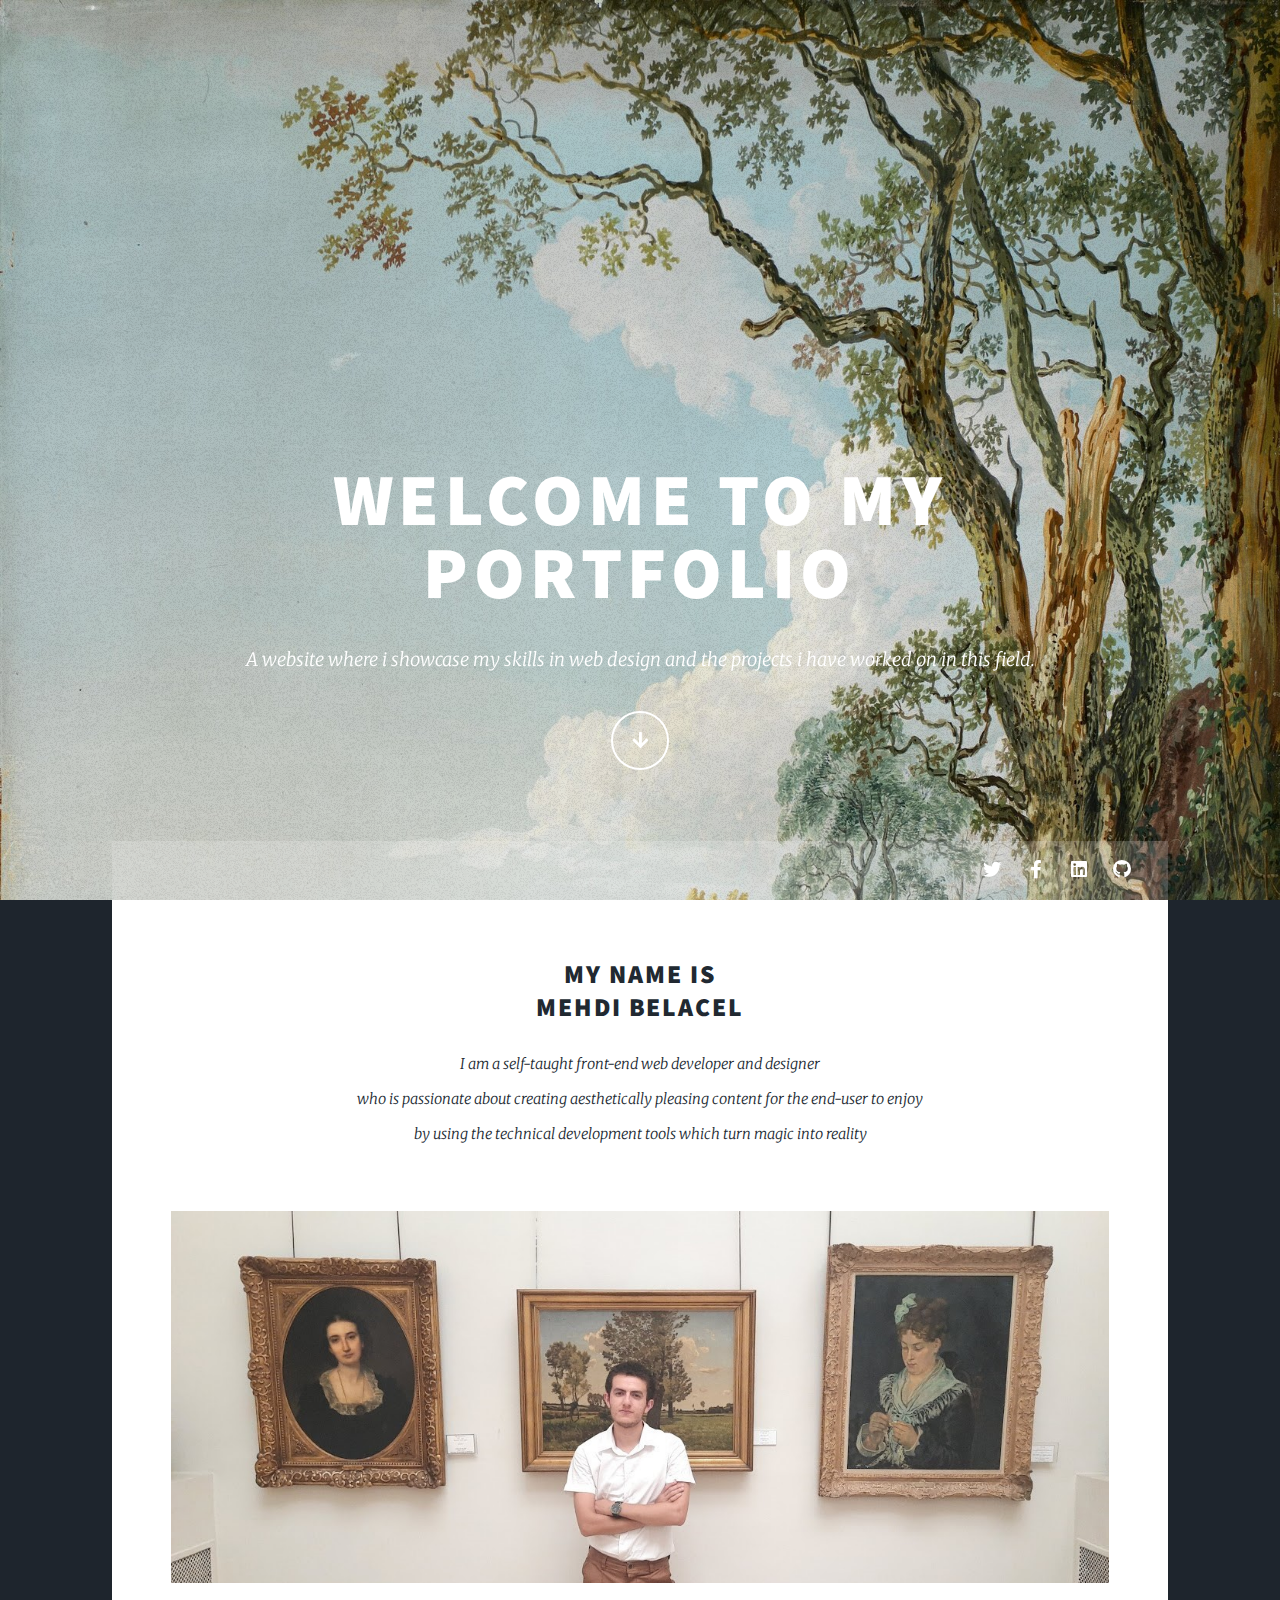
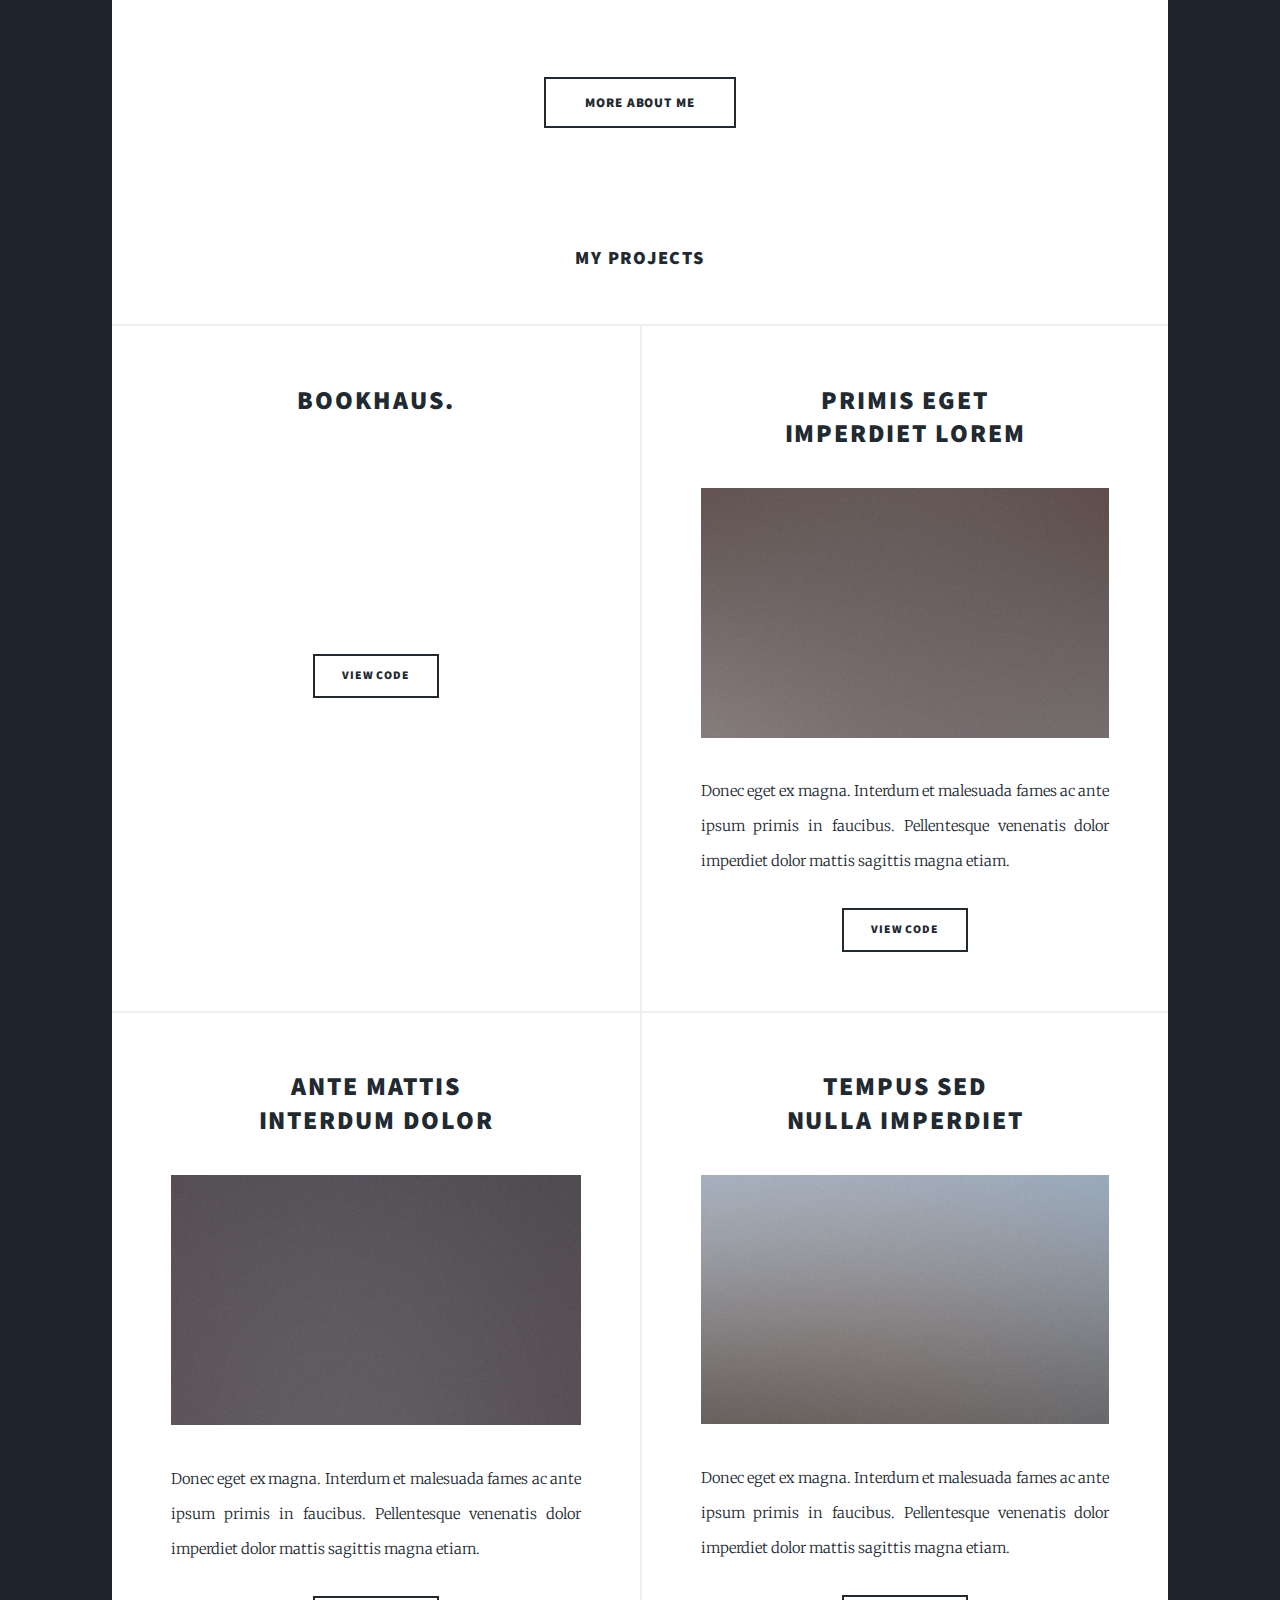
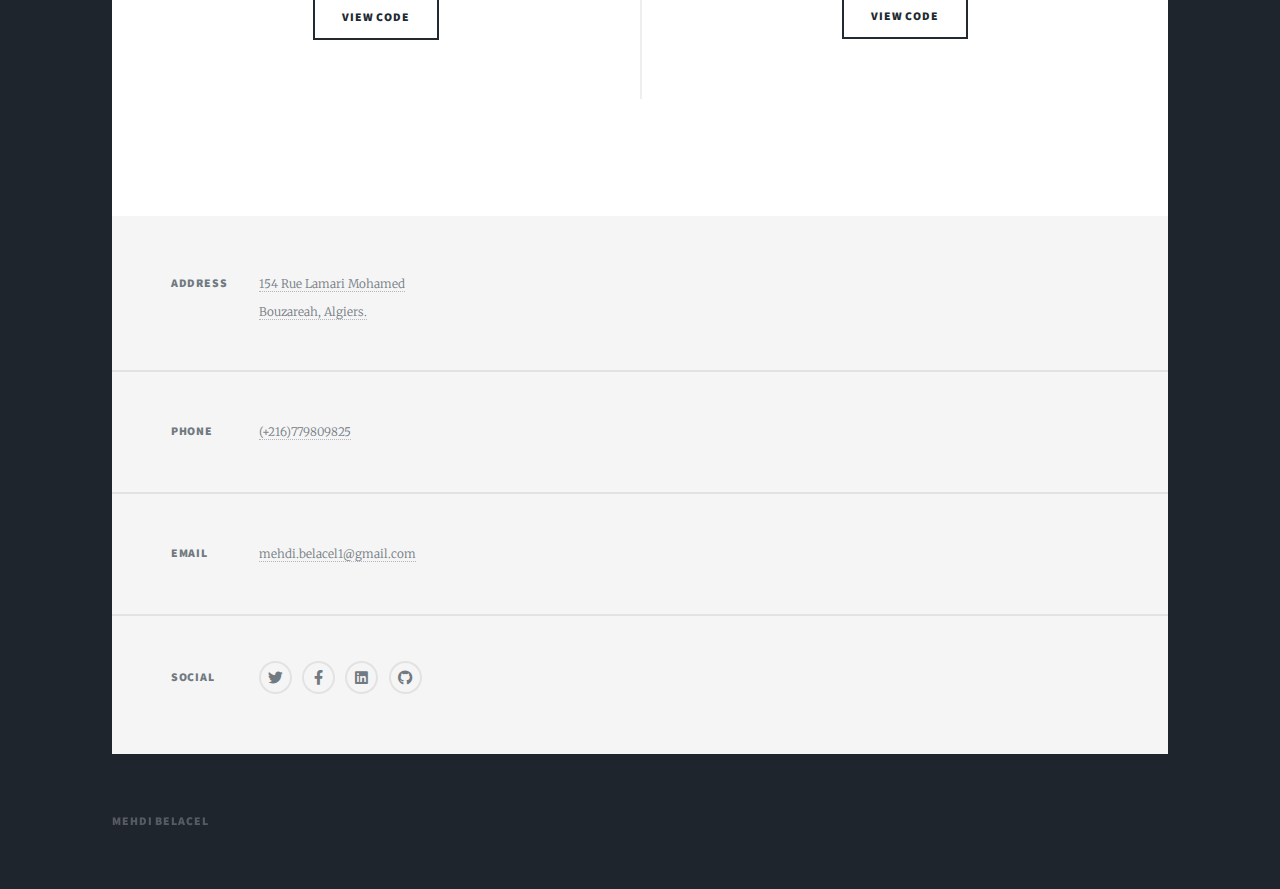
==== index.html @ 79d9fd82 "Add files via upload" ====
<!DOCTYPE HTML>

<html>
	<head>
		<title>Mehdi's Portfolio</title>
		<meta charset="utf-8" />
		<meta name="viewport" content="width=device-width, initial-scale=1, user-scalable=no" />
		<link rel="stylesheet" href="assets/css/main.css" />
		<noscript><link rel="stylesheet" href="assets/css/noscript.css" /></noscript>
	</head>

	<body class="is-preload">

		<!-- Wrapper -->
			<div id="wrapper" class="fade-in">

				<!-- Intro -->
					<div id="intro">
						<h1>Welcome to my<br />Portfolio</h1>
						<p>A website where i showcase my skills in web design and the projects i have worked on in this field.</p>
						<ul class="actions">
							<li><a href="#post_featured" class="button icon solid solo fa-arrow-down scrolly">Continue</a></li>
						</ul>
					</div>

				<!-- Header -->
					<header id="header">
					</header>

				<!-- Nav -->
					<nav id="nav">
						<ul class="links">
						</ul>
						<ul class="icons">
							<li><a href="https://twitter.com/Mehdillogic" class="icon brands fa-twitter"><span class="label">Twitter</span></a></li>
							<li><a href="https://www.facebook.com/belacel.mehdi1/" class="icon brands fa-facebook-f"><span class="label">Facebook</span></a></li>
							<li><a href="https://www.linkedin.com/in/mehdi-belacel-3aa8a319b/" class="icon brands fa-linkedin"><span class="label">Linkedin</span></a></li>
							<li><a href="https://github.com/mehdilogic" class="icon brands fa-github"><span class="label">GitHub</span></a></li>
						</ul>
					</nav>

				<!-- Main -->
					<div id="main">

						<!-- Featured Post -->
							<div id="post_featured">
								<article class="post featured">
									<header class="major">
									<h2><a href="#">My name is<br />Mehdi Belacel
									</a></h2>
									<p>I am a self-taught front-end web developer and designer<br />who is passionate about creating aesthetically pleasing content for the end-user to enjoy
									<br />by using the technical development tools which turn magic into reality </p>
									</header>
									<a href="#" class="image main"><img src="images/Abt_me2.jpg" alt="" /></a>
									<br>
									<ul class="actions special">
									<li><a href="about me.html" class="button large">More About me</a></li>
									</ul>
								</article>
							</div>

							<div class="myprojects_h3" style="border-top-width: 0px;">
								<h3>My projects</h3>
							</div>

						<!-- Posts -->
							<section class="posts">
								<article>
									<header>
										<h2>BookHaus.</a></h2>
									</header>
									<a href="#" class="image fit"><embed src="E:/clones/Artdent/index.html"></a>
									<ul class="actions special">
										<li><a href="#" class="button">View Code</a></li>
									</ul>
								</article>
								<article>
									<header>
										<h2><a href="#">Primis eget<br />
										imperdiet lorem</a></h2>
									</header>
									<a href="#" class="image fit"><img src="images/pic03.jpg" alt="" /></a>
									<p>Donec eget ex magna. Interdum et malesuada fames ac ante ipsum primis in faucibus. Pellentesque venenatis dolor imperdiet dolor mattis sagittis magna etiam.</p>
									<ul class="actions special">
										<li><a href="#" class="button">View Code</a></li>
									</ul>
								</article>
								<article>
									<header>
										<h2><a href="#">Ante mattis<br />
										interdum dolor</a></h2>
									</header>
									<a href="#" class="image fit"><img src="images/pic04.jpg" alt="" /></a>
									<p>Donec eget ex magna. Interdum et malesuada fames ac ante ipsum primis in faucibus. Pellentesque venenatis dolor imperdiet dolor mattis sagittis magna etiam.</p>
									<ul class="actions special">
										<li><a href="#" class="button">View Code</a></li>
									</ul>
								</article>
								<article>
									<header>
										<h2><a href="#">Tempus sed<br />
										nulla imperdiet</a></h2>
									</header>
									<a href="#" class="image fit"><img src="images/pic05.jpg" alt="" /></a>
									<p>Donec eget ex magna. Interdum et malesuada fames ac ante ipsum primis in faucibus. Pellentesque venenatis dolor imperdiet dolor mattis sagittis magna etiam.</p>
									<ul class="actions special">
										<li><a href="#" class="button">View Code</a></li>
									</ul>
								</article>
								
						<!-- Footer -->
							<footer>
							</footer>

					</div>

				<!-- Footer -->
					<footer id="footer">
						
						<section class="split contact">
							<section class="alt">
								<h3>Address</h3>
								<p><a href="https://goo.gl/maps/SkBnsDojZm6xbVL56">154 Rue Lamari Mohamed<br>
									Bouzareah, Algiers.</p></a>
							</section>
							<section>
								<h3>Phone</h3>
								<p><a href="tel:+216779809825">(+216)779809825</a></p>
							</section>
							<section>
								<h3>Email</h3>
								<p><a href=mailto:"mehdi.belacel1@gmail.com">mehdi.belacel1@gmail.com</a></p>
							</section>
							<section>
								<h3>Social</h3>
								<ul class="icons alt">
									<li><a href="https://twitter.com/Mehdillogic" class="icon brands alt fa-twitter"><span class="label">Twitter</span></a></li>
									<li><a href="https://www.facebook.com/belacel.mehdi1/" class="icon brands alt fa-facebook-f"><span class="label">Facebook</span></a></li>
									<li><a href="https://www.linkedin.com/in/mehdi-belacel-3aa8a319b/" class="icon brands alt fa-linkedin"><span class="label">Linkedin</span></a></li>
									<li><a href="https://github.com/mehdilogic" class="icon brands alt fa-github"><span class="label">GitHub</span></a></li>
								</ul>
							</section>
						</section>
					</footer>

				<!-- Copyright -->
					<div id="copyright">
					  <p>Mehdi Belacel</p>
					</div>

			</div>

		<!-- Scripts -->
			<script src="assets/js/jquery.min.js"></script>
			<script src="assets/js/jquery.scrollex.min.js"></script>
			<script src="assets/js/jquery.scrolly.min.js"></script>
			<script src="assets/js/browser.min.js"></script>
			<script src="assets/js/breakpoints.min.js"></script>
			<script src="assets/js/util.js"></script>
			<script src="assets/js/main.js"></script>

	</body>
</html>
---- assets/css/main.css ----
@import url(fontawesome-all.min.css);
@import url("https://fonts.googleapis.com/css?family=Merriweather:300,700,300italic,700italic|Source+Sans+Pro:900");



html, body, div, span, applet, object,
iframe, h1, h2, h3, h4, h5, h6, p, blockquote,
pre, a, abbr, acronym, address, big, cite,
code, del, dfn, em, img, ins, kbd, q, s, samp,
small, strike, strong, sub, sup, tt, var, b,
u, i, center, dl, dt, dd, ol, ul, li, fieldset,
form, label, legend, table, caption, tbody,
tfoot, thead, tr, th, td, article, aside,
canvas, details, figure, figcaption,
footer, header, hgroup, menu, nav, output, ruby,
section, summary, time, mark, audio, video {
	margin: 0;
	padding: 0;
	border: 0;
	font-size: 100%;
	font: inherit;
	vertical-align: baseline;}

embed{
	font: inherit;
	vertical-align: baseline;
	width: 100%;
	height: 100%;
	border-color: black;
	border-width: 3px;

}

article, aside, details, figcaption, figure,
footer, header, hgroup, menu, nav, section {
	display: block;}

body {
	line-height: 1;
}

ol, ul {
	list-style: none;
}

blockquote, q {
	quotes: none;
}

	blockquote:before, blockquote:after, q:before, q:after {
		content: '';
		content: none;
	}

table {
	border-collapse: collapse;
	border-spacing: 0;
}

body {
	background-image: url(birm.jpg);
}

body {
	-webkit-text-size-adjust: none;
}

mark {
	background-color: transparent;
	color: inherit;
}

input::-moz-focus-inner {
	border: 0;
	padding: 0;
}

input, select, textarea {
	-moz-appearance: none;
	-webkit-appearance: none;
	-ms-appearance: none;
	appearance: none;
}
.myprojects_h3{
	text-align: center;

}

#resume_btn {
	text-align: center;
}

/* Basic */

	@-ms-viewport {
		width: device-width;
	}

	body {
		-ms-overflow-style: scrollbar;
	}

	@media screen and (max-width: 480px) {

		html, body {
			min-width: 320px;
		}

	}

	html {
		box-sizing: border-box;
	}

	*, *:before, *:after {
		box-sizing: inherit;
	}

	body {
		background-color: #1e252d;
	}

		body.is-preload *, body.is-preload *:before, body.is-preload *:after {
			-moz-animation: none !important;
			-webkit-animation: none !important;
			-ms-animation: none !important;
			animation: none !important;
			-moz-transition: none !important;
			-webkit-transition: none !important;
			-ms-transition: none !important;
			transition: none !important;
		}

/* Type */

	html {
		font-size: 16pt;
	}

		@media screen and (max-width: 1680px) {

			html {
				font-size: 12pt;
			}

		}

		@media screen and (max-width: 1280px) {

			html {
				font-size: 11pt;
			}

		}

		@media screen and (max-width: 360px) {

			html {
				font-size: 10pt;
			}

		}

	body {
		color: #212931;
	}

	body, input, select, textarea {
		font-family: "Merriweather", Georgia, serif;
		font-weight: 300;
		font-size: 1rem;
		line-height: 2.375;
	}

	a {
		-moz-transition: color 0.2s ease-in-out, background-color 0.2s ease-in-out, border-color 0.2s ease-in-out, box-shadow 0.2s ease-in-out;
		-webkit-transition: color 0.2s ease-in-out, background-color 0.2s ease-in-out, border-color 0.2s ease-in-out, box-shadow 0.2s ease-in-out;
		-ms-transition: color 0.2s ease-in-out, background-color 0.2s ease-in-out, border-color 0.2s ease-in-out, box-shadow 0.2s ease-in-out;
		transition: color 0.2s ease-in-out, background-color 0.2s ease-in-out, border-color 0.2s ease-in-out, box-shadow 0.2s ease-in-out;
		border-bottom: dotted 1px;
		text-decoration: none;
	}

		a:hover {
			border-bottom-color: transparent;
		}

	strong, b {
		font-weight: 600;
	}

	em, i {
		font-style: italic;
	}

	p {
		text-align: justify;
		margin: 0 0 2rem 0;
	}

	h1, h2, h3, h4, h5, h6 {
		font-family: "Source Sans Pro", Helvetica, sans-serif;
		font-weight: 900;
		line-height: 1.5;
		letter-spacing: 0.075em;
		text-transform: uppercase;
		margin: 0 0 1rem 0;
	}

		h1 a, h2 a, h3 a, h4 a, h5 a, h6 a {
			border-bottom: 0;
			color: inherit;
			text-decoration: none;
		}

	h1 {
		font-size: 4rem;
		line-height: 1.1;
		margin: 0 0 2rem 0;
	}

	h2 {
		font-size: 1.75rem;
		line-height: 1.3;
		margin: 0 0 1.5rem 0;
	}

	h3 {
		font-size: 1.25rem;
		margin: 0 0 1.5rem 0;
	}

	h4 {
		font-size: 1rem;
	}

	h5 {
		font-size: 0.9rem;
	}

	h6 {
		font-size: 0.8rem;
	}

	sub {
		font-size: 0.8rem;
		position: relative;
		top: 0.5rem;
	}

	sup {
		font-size: 0.8rem;
		position: relative;
		top: -0.5rem;
	}

	blockquote {
		border-left: solid 4px;
		font-style: italic;
		margin: 0 0 2rem 0;
		padding: 0.5rem 0 0.5rem 2rem;
	}

	code {
		border: solid 2px;
		font-family: "Courier New", monospace;
		font-size: 0.9rem;
		margin: 0 0.25rem;
		padding: 0.25rem 0.65rem;
	}

	pre {
		-webkit-overflow-scrolling: touch;
		font-family: "Courier New", monospace;
		font-size: 0.9rem;
		margin: 0 0 2rem 0;
	}

		pre code {
			display: block;
			line-height: 1.75;
			padding: 1rem 1.5rem;
			overflow-x: auto;
		}

	hr {
		border: 0;
		border-bottom: solid 2px;
		margin: 3rem 0;
	}

		hr.major {
			margin: 5rem 0;
		}

	.align-left {
		text-align: left;
	}

	.align-center {
		text-align: center;
	}

	.align-right {
		text-align: right;
	}

	input, select, textarea {
		color: #212931;
	}

	a {
		color: #212931;
		border-bottom-color: rgba(33, 41, 49, 0.5);
	}

		a:hover {
			border-bottom-color: transparent;
			color: #18bfef !important;
		}

	strong, b {
		color: #212931;
	}

	h1, h2, h3, h4, h5, h6 {
		color: #212931;
	}

	blockquote {
		border-left-color: #eeeeee;
	}

	code {
		background: rgba(220, 220, 220, 0.25);
		border-color: #eeeeee;
	}

	hr {
		border-bottom-color: #eeeeee;
	}

/* Row */

	.row {
		display: flex;
		flex-wrap: wrap;
		box-sizing: border-box;
		align-items: stretch;
	}

		.row > * {
			box-sizing: border-box;
		}

		.row.gtr-uniform > * > :last-child {
			margin-bottom: 0;
		}

		.row.aln-left {
			justify-content: flex-start;
		}

		.row.aln-center {
			justify-content: center;
		}

		.row.aln-right {
			justify-content: flex-end;
		}

		.row.aln-top {
			align-items: flex-start;
		}

		.row.aln-middle {
			align-items: center;
		}

		.row.aln-bottom {
			align-items: flex-end;
		}

		.row > .imp {
			order: -1;
		}

		.row > .col-1 {
			width: 8.33333%;
		}

		.row > .off-1 {
			margin-left: 8.33333%;
		}

		.row > .col-2 {
			width: 16.66667%;
		}

		.row > .off-2 {
			margin-left: 16.66667%;
		}

		.row > .col-3 {
			width: 25%;
		}

		.row > .off-3 {
			margin-left: 25%;
		}

		.row > .col-4 {
			width: 33.33333%;
		}

		.row > .off-4 {
			margin-left: 33.33333%;
		}

		.row > .col-5 {
			width: 41.66667%;
		}

		.row > .off-5 {
			margin-left: 41.66667%;
		}

		.row > .col-6 {
			width: 50%;
		}

		.row > .off-6 {
			margin-left: 50%;
		}

		.row > .col-7 {
			width: 58.33333%;
		}

		.row > .off-7 {
			margin-left: 58.33333%;
		}

		.row > .col-8 {
			width: 66.66667%;
		}

		.row > .off-8 {
			margin-left: 66.66667%;
		}

		.row > .col-9 {
			width: 75%;
		}

		.row > .off-9 {
			margin-left: 75%;
		}

		.row > .col-10 {
			width: 83.33333%;
		}

		.row > .off-10 {
			margin-left: 83.33333%;
		}

		.row > .col-11 {
			width: 91.66667%;
		}

		.row > .off-11 {
			margin-left: 91.66667%;
		}

		.row > .col-12 {
			width: 100%;
		}

		.row > .off-12 {
			margin-left: 100%;
		}

		.row.gtr-0 {
			margin-top: 0;
			margin-left: 0rem;
		}

			.row.gtr-0 > * {
				padding: 0 0 0 0rem;
			}

			.row.gtr-0.gtr-uniform {
				margin-top: 0rem;
			}

				.row.gtr-0.gtr-uniform > * {
					padding-top: 0rem;
				}

		.row.gtr-25 {
			margin-top: 0;
			margin-left: -0.375rem;
		}

			.row.gtr-25 > * {
				padding: 0 0 0 0.375rem;
			}

			.row.gtr-25.gtr-uniform {
				margin-top: -0.375rem;
			}

				.row.gtr-25.gtr-uniform > * {
					padding-top: 0.375rem;
				}

		.row.gtr-50 {
			margin-top: 0;
			margin-left: -0.75rem;
		}

			.row.gtr-50 > * {
				padding: 0 0 0 0.75rem;
			}

			.row.gtr-50.gtr-uniform {
				margin-top: -0.75rem;
			}

				.row.gtr-50.gtr-uniform > * {
					padding-top: 0.75rem;
				}

		.row {
			margin-top: 0;
			margin-left: -1.5rem;
		}

			.row > * {
				padding: 0 0 0 1.5rem;
			}

			.row.gtr-uniform {
				margin-top: -1.5rem;
			}

				.row.gtr-uniform > * {
					padding-top: 1.5rem;
				}

		.row.gtr-150 {
			margin-top: 0;
			margin-left: -2.25rem;
		}

			.row.gtr-150 > * {
				padding: 0 0 0 2.25rem;
			}

			.row.gtr-150.gtr-uniform {
				margin-top: -2.25rem;
			}

				.row.gtr-150.gtr-uniform > * {
					padding-top: 2.25rem;
				}

		.row.gtr-200 {
			margin-top: 0;
			margin-left: -3rem;
		}

			.row.gtr-200 > * {
				padding: 0 0 0 3rem;
			}

			.row.gtr-200.gtr-uniform {
				margin-top: -3rem;
			}

				.row.gtr-200.gtr-uniform > * {
					padding-top: 3rem;
				}

		@media screen and (max-width: 1680px) {

			.row {
				display: flex;
				flex-wrap: wrap;
				box-sizing: border-box;
				align-items: stretch;
			}

				.row > * {
					box-sizing: border-box;
				}

				.row.gtr-uniform > * > :last-child {
					margin-bottom: 0;
				}

				.row.aln-left {
					justify-content: flex-start;
				}

				.row.aln-center {
					justify-content: center;
				}

				.row.aln-right {
					justify-content: flex-end;
				}

				.row.aln-top {
					align-items: flex-start;
				}

				.row.aln-middle {
					align-items: center;
				}

				.row.aln-bottom {
					align-items: flex-end;
				}

				.row > .imp-xlarge {
					order: -1;
				}

				.row > .col-1-xlarge {
					width: 8.33333%;
				}

				.row > .off-1-xlarge {
					margin-left: 8.33333%;
				}

				.row > .col-2-xlarge {
					width: 16.66667%;
				}

				.row > .off-2-xlarge {
					margin-left: 16.66667%;
				}

				.row > .col-3-xlarge {
					width: 25%;
				}

				.row > .off-3-xlarge {
					margin-left: 25%;
				}

				.row > .col-4-xlarge {
					width: 33.33333%;
				}

				.row > .off-4-xlarge {
					margin-left: 33.33333%;
				}

				.row > .col-5-xlarge {
					width: 41.66667%;
				}

				.row > .off-5-xlarge {
					margin-left: 41.66667%;
				}

				.row > .col-6-xlarge {
					width: 50%;
				}

				.row > .off-6-xlarge {
					margin-left: 50%;
				}

				.row > .col-7-xlarge {
					width: 58.33333%;
				}

				.row > .off-7-xlarge {
					margin-left: 58.33333%;
				}

				.row > .col-8-xlarge {
					width: 66.66667%;
				}

				.row > .off-8-xlarge {
					margin-left: 66.66667%;
				}

				.row > .col-9-xlarge {
					width: 75%;
				}

				.row > .off-9-xlarge {
					margin-left: 75%;
				}

				.row > .col-10-xlarge {
					width: 83.33333%;
				}

				.row > .off-10-xlarge {
					margin-left: 83.33333%;
				}

				.row > .col-11-xlarge {
					width: 91.66667%;
				}

				.row > .off-11-xlarge {
					margin-left: 91.66667%;
				}

				.row > .col-12-xlarge {
					width: 100%;
				}

				.row > .off-12-xlarge {
					margin-left: 100%;
				}

				.row.gtr-0 {
					margin-top: 0;
					margin-left: 0rem;
				}

					.row.gtr-0 > * {
						padding: 0 0 0 0rem;
					}

					.row.gtr-0.gtr-uniform {
						margin-top: 0rem;
					}

						.row.gtr-0.gtr-uniform > * {
							padding-top: 0rem;
						}

				.row.gtr-25 {
					margin-top: 0;
					margin-left: -0.375rem;
				}

					.row.gtr-25 > * {
						padding: 0 0 0 0.375rem;
					}

					.row.gtr-25.gtr-uniform {
						margin-top: -0.375rem;
					}

						.row.gtr-25.gtr-uniform > * {
							padding-top: 0.375rem;
						}

				.row.gtr-50 {
					margin-top: 0;
					margin-left: -0.75rem;
				}

					.row.gtr-50 > * {
						padding: 0 0 0 0.75rem;
					}

					.row.gtr-50.gtr-uniform {
						margin-top: -0.75rem;
					}

						.row.gtr-50.gtr-uniform > * {
							padding-top: 0.75rem;
						}

				.row {
					margin-top: 0;
					margin-left: -1.5rem;
				}

					.row > * {
						padding: 0 0 0 1.5rem;
					}

					.row.gtr-uniform {
						margin-top: -1.5rem;
					}

						.row.gtr-uniform > * {
							padding-top: 1.5rem;
						}

				.row.gtr-150 {
					margin-top: 0;
					margin-left: -2.25rem;
				}

					.row.gtr-150 > * {
						padding: 0 0 0 2.25rem;
					}

					.row.gtr-150.gtr-uniform {
						margin-top: -2.25rem;
					}

						.row.gtr-150.gtr-uniform > * {
							padding-top: 2.25rem;
						}

				.row.gtr-200 {
					margin-top: 0;
					margin-left: -3rem;
				}

					.row.gtr-200 > * {
						padding: 0 0 0 3rem;
					}

					.row.gtr-200.gtr-uniform {
						margin-top: -3rem;
					}

						.row.gtr-200.gtr-uniform > * {
							padding-top: 3rem;
						}

		}

		@media screen and (max-width: 1280px) {

			.row {
				display: flex;
				flex-wrap: wrap;
				box-sizing: border-box;
				align-items: stretch;
			}

				.row > * {
					box-sizing: border-box;
				}

				.row.gtr-uniform > * > :last-child {
					margin-bottom: 0;
				}

				.row.aln-left {
					justify-content: flex-start;
				}

				.row.aln-center {
					justify-content: center;
				}

				.row.aln-right {
					justify-content: flex-end;
				}

				.row.aln-top {
					align-items: flex-start;
				}

				.row.aln-middle {
					align-items: center;
				}

				.row.aln-bottom {
					align-items: flex-end;
				}

				.row > .imp-large {
					order: -1;
				}

				.row > .col-1-large {
					width: 8.33333%;
				}

				.row > .off-1-large {
					margin-left: 8.33333%;
				}

				.row > .col-2-large {
					width: 16.66667%;
				}

				.row > .off-2-large {
					margin-left: 16.66667%;
				}

				.row > .col-3-large {
					width: 25%;
				}

				.row > .off-3-large {
					margin-left: 25%;
				}

				.row > .col-4-large {
					width: 33.33333%;
				}

				.row > .off-4-large {
					margin-left: 33.33333%;
				}

				.row > .col-5-large {
					width: 41.66667%;
				}

				.row > .off-5-large {
					margin-left: 41.66667%;
				}

				.row > .col-6-large {
					width: 50%;
				}

				.row > .off-6-large {
					margin-left: 50%;
				}

				.row > .col-7-large {
					width: 58.33333%;
				}

				.row > .off-7-large {
					margin-left: 58.33333%;
				}

				.row > .col-8-large {
					width: 66.66667%;
				}

				.row > .off-8-large {
					margin-left: 66.66667%;
				}

				.row > .col-9-large {
					width: 75%;
				}

				.row > .off-9-large {
					margin-left: 75%;
				}

				.row > .col-10-large {
					width: 83.33333%;
				}

				.row > .off-10-large {
					margin-left: 83.33333%;
				}

				.row > .col-11-large {
					width: 91.66667%;
				}

				.row > .off-11-large {
					margin-left: 91.66667%;
				}

				.row > .col-12-large {
					width: 100%;
				}

				.row > .off-12-large {
					margin-left: 100%;
				}

				.row.gtr-0 {
					margin-top: 0;
					margin-left: 0rem;
				}

					.row.gtr-0 > * {
						padding: 0 0 0 0rem;
					}

					.row.gtr-0.gtr-uniform {
						margin-top: 0rem;
					}

						.row.gtr-0.gtr-uniform > * {
							padding-top: 0rem;
						}

				.row.gtr-25 {
					margin-top: 0;
					margin-left: -0.375rem;
				}

					.row.gtr-25 > * {
						padding: 0 0 0 0.375rem;
					}

					.row.gtr-25.gtr-uniform {
						margin-top: -0.375rem;
					}

						.row.gtr-25.gtr-uniform > * {
							padding-top: 0.375rem;
						}

				.row.gtr-50 {
					margin-top: 0;
					margin-left: -0.75rem;
				}

					.row.gtr-50 > * {
						padding: 0 0 0 0.75rem;
					}

					.row.gtr-50.gtr-uniform {
						margin-top: -0.75rem;
					}

						.row.gtr-50.gtr-uniform > * {
							padding-top: 0.75rem;
						}

				.row {
					margin-top: 0;
					margin-left: -1.5rem;
				}

					.row > * {
						padding: 0 0 0 1.5rem;
					}

					.row.gtr-uniform {
						margin-top: -1.5rem;
					}

						.row.gtr-uniform > * {
							padding-top: 1.5rem;
						}

				.row.gtr-150 {
					margin-top: 0;
					margin-left: -2.25rem;
				}

					.row.gtr-150 > * {
						padding: 0 0 0 2.25rem;
					}

					.row.gtr-150.gtr-uniform {
						margin-top: -2.25rem;
					}

						.row.gtr-150.gtr-uniform > * {
							padding-top: 2.25rem;
						}

				.row.gtr-200 {
					margin-top: 0;
					margin-left: -3rem;
				}

					.row.gtr-200 > * {
						padding: 0 0 0 3rem;
					}

					.row.gtr-200.gtr-uniform {
						margin-top: -3rem;
					}

						.row.gtr-200.gtr-uniform > * {
							padding-top: 3rem;
						}

		}

		@media screen and (max-width: 980px) {

			.row {
				display: flex;
				flex-wrap: wrap;
				box-sizing: border-box;
				align-items: stretch;
			}

				.row > * {
					box-sizing: border-box;
				}

				.row.gtr-uniform > * > :last-child {
					margin-bottom: 0;
				}

				.row.aln-left {
					justify-content: flex-start;
				}

				.row.aln-center {
					justify-content: center;
				}

				.row.aln-right {
					justify-content: flex-end;
				}

				.row.aln-top {
					align-items: flex-start;
				}

				.row.aln-middle {
					align-items: center;
				}

				.row.aln-bottom {
					align-items: flex-end;
				}

				.row > .imp-medium {
					order: -1;
				}

				.row > .col-1-medium {
					width: 8.33333%;
				}

				.row > .off-1-medium {
					margin-left: 8.33333%;
				}

				.row > .col-2-medium {
					width: 16.66667%;
				}

				.row > .off-2-medium {
					margin-left: 16.66667%;
				}

				.row > .col-3-medium {
					width: 25%;
				}

				.row > .off-3-medium {
					margin-left: 25%;
				}

				.row > .col-4-medium {
					width: 33.33333%;
				}

				.row > .off-4-medium {
					margin-left: 33.33333%;
				}

				.row > .col-5-medium {
					width: 41.66667%;
				}

				.row > .off-5-medium {
					margin-left: 41.66667%;
				}

				.row > .col-6-medium {
					width: 50%;
				}

				.row > .off-6-medium {
					margin-left: 50%;
				}

				.row > .col-7-medium {
					width: 58.33333%;
				}

				.row > .off-7-medium {
					margin-left: 58.33333%;
				}

				.row > .col-8-medium {
					width: 66.66667%;
				}

				.row > .off-8-medium {
					margin-left: 66.66667%;
				}

				.row > .col-9-medium {
					width: 75%;
				}

				.row > .off-9-medium {
					margin-left: 75%;
				}

				.row > .col-10-medium {
					width: 83.33333%;
				}

				.row > .off-10-medium {
					margin-left: 83.33333%;
				}

				.row > .col-11-medium {
					width: 91.66667%;
				}

				.row > .off-11-medium {
					margin-left: 91.66667%;
				}

				.row > .col-12-medium {
					width: 100%;
				}

				.row > .off-12-medium {
					margin-left: 100%;
				}

				.row.gtr-0 {
					margin-top: 0;
					margin-left: 0rem;
				}

					.row.gtr-0 > * {
						padding: 0 0 0 0rem;
					}

					.row.gtr-0.gtr-uniform {
						margin-top: 0rem;
					}

						.row.gtr-0.gtr-uniform > * {
							padding-top: 0rem;
						}

				.row.gtr-25 {
					margin-top: 0;
					margin-left: -0.375rem;
				}

					.row.gtr-25 > * {
						padding: 0 0 0 0.375rem;
					}

					.row.gtr-25.gtr-uniform {
						margin-top: -0.375rem;
					}

						.row.gtr-25.gtr-uniform > * {
							padding-top: 0.375rem;
						}

				.row.gtr-50 {
					margin-top: 0;
					margin-left: -0.75rem;
				}

					.row.gtr-50 > * {
						padding: 0 0 0 0.75rem;
					}

					.row.gtr-50.gtr-uniform {
						margin-top: -0.75rem;
					}

						.row.gtr-50.gtr-uniform > * {
							padding-top: 0.75rem;
						}

				.row {
					margin-top: 0;
					margin-left: -1.5rem;
				}

					.row > * {
						padding: 0 0 0 1.5rem;
					}

					.row.gtr-uniform {
						margin-top: -1.5rem;
					}

						.row.gtr-uniform > * {
							padding-top: 1.5rem;
						}

				.row.gtr-150 {
					margin-top: 0;
					margin-left: -2.25rem;
				}

					.row.gtr-150 > * {
						padding: 0 0 0 2.25rem;
					}

					.row.gtr-150.gtr-uniform {
						margin-top: -2.25rem;
					}

						.row.gtr-150.gtr-uniform > * {
							padding-top: 2.25rem;
						}

				.row.gtr-200 {
					margin-top: 0;
					margin-left: -3rem;
				}

					.row.gtr-200 > * {
						padding: 0 0 0 3rem;
					}

					.row.gtr-200.gtr-uniform {
						margin-top: -3rem;
					}

						.row.gtr-200.gtr-uniform > * {
							padding-top: 3rem;
						}

		}

		@media screen and (max-width: 736px) {

			.row {
				display: flex;
				flex-wrap: wrap;
				box-sizing: border-box;
				align-items: stretch;
			}

				.row > * {
					box-sizing: border-box;
				}

				.row.gtr-uniform > * > :last-child {
					margin-bottom: 0;
				}

				.row.aln-left {
					justify-content: flex-start;
				}

				.row.aln-center {
					justify-content: center;
				}

				.row.aln-right {
					justify-content: flex-end;
				}

				.row.aln-top {
					align-items: flex-start;
				}

				.row.aln-middle {
					align-items: center;
				}

				.row.aln-bottom {
					align-items: flex-end;
				}

				.row > .imp-small {
					order: -1;
				}

				.row > .col-1-small {
					width: 8.33333%;
				}

				.row > .off-1-small {
					margin-left: 8.33333%;
				}

				.row > .col-2-small {
					width: 16.66667%;
				}

				.row > .off-2-small {
					margin-left: 16.66667%;
				}

				.row > .col-3-small {
					width: 25%;
				}

				.row > .off-3-small {
					margin-left: 25%;
				}

				.row > .col-4-small {
					width: 33.33333%;
				}

				.row > .off-4-small {
					margin-left: 33.33333%;
				}

				.row > .col-5-small {
					width: 41.66667%;
				}

				.row > .off-5-small {
					margin-left: 41.66667%;
				}

				.row > .col-6-small {
					width: 50%;
				}

				.row > .off-6-small {
					margin-left: 50%;
				}

				.row > .col-7-small {
					width: 58.33333%;
				}

				.row > .off-7-small {
					margin-left: 58.33333%;
				}

				.row > .col-8-small {
					width: 66.66667%;
				}

				.row > .off-8-small {
					margin-left: 66.66667%;
				}

				.row > .col-9-small {
					width: 75%;
				}

				.row > .off-9-small {
					margin-left: 75%;
				}

				.row > .col-10-small {
					width: 83.33333%;
				}

				.row > .off-10-small {
					margin-left: 83.33333%;
				}

				.row > .col-11-small {
					width: 91.66667%;
				}

				.row > .off-11-small {
					margin-left: 91.66667%;
				}

				.row > .col-12-small {
					width: 100%;
				}

				.row > .off-12-small {
					margin-left: 100%;
				}

				.row.gtr-0 {
					margin-top: 0;
					margin-left: 0rem;
				}

					.row.gtr-0 > * {
						padding: 0 0 0 0rem;
					}

					.row.gtr-0.gtr-uniform {
						margin-top: 0rem;
					}

						.row.gtr-0.gtr-uniform > * {
							padding-top: 0rem;
						}

				.row.gtr-25 {
					margin-top: 0;
					margin-left: -0.375rem;
				}

					.row.gtr-25 > * {
						padding: 0 0 0 0.375rem;
					}

					.row.gtr-25.gtr-uniform {
						margin-top: -0.375rem;
					}

						.row.gtr-25.gtr-uniform > * {
							padding-top: 0.375rem;
						}

				.row.gtr-50 {
					margin-top: 0;
					margin-left: -0.75rem;
				}

					.row.gtr-50 > * {
						padding: 0 0 0 0.75rem;
					}

					.row.gtr-50.gtr-uniform {
						margin-top: -0.75rem;
					}

						.row.gtr-50.gtr-uniform > * {
							padding-top: 0.75rem;
						}

				.row {
					margin-top: 0;
					margin-left: -1.5rem;
				}

					.row > * {
						padding: 0 0 0 1.5rem;
					}

					.row.gtr-uniform {
						margin-top: -1.5rem;
					}

						.row.gtr-uniform > * {
							padding-top: 1.5rem;
						}

				.row.gtr-150 {
					margin-top: 0;
					margin-left: -2.25rem;
				}

					.row.gtr-150 > * {
						padding: 0 0 0 2.25rem;
					}

					.row.gtr-150.gtr-uniform {
						margin-top: -2.25rem;
					}

						.row.gtr-150.gtr-uniform > * {
							padding-top: 2.25rem;
						}

				.row.gtr-200 {
					margin-top: 0;
					margin-left: -3rem;
				}

					.row.gtr-200 > * {
						padding: 0 0 0 3rem;
					}

					.row.gtr-200.gtr-uniform {
						margin-top: -3rem;
					}

						.row.gtr-200.gtr-uniform > * {
							padding-top: 3rem;
						}

		}

		@media screen and (max-width: 480px) {

			.row {
				display: flex;
				flex-wrap: wrap;
				box-sizing: border-box;
				align-items: stretch;
			}

				.row > * {
					box-sizing: border-box;
				}

				.row.gtr-uniform > * > :last-child {
					margin-bottom: 0;
				}

				.row.aln-left {
					justify-content: flex-start;
				}

				.row.aln-center {
					justify-content: center;
				}

				.row.aln-right {
					justify-content: flex-end;
				}

				.row.aln-top {
					align-items: flex-start;
				}

				.row.aln-middle {
					align-items: center;
				}

				.row.aln-bottom {
					align-items: flex-end;
				}

				.row > .imp-xsmall {
					order: -1;
				}

				.row > .col-1-xsmall {
					width: 8.33333%;
				}

				.row > .off-1-xsmall {
					margin-left: 8.33333%;
				}

				.row > .col-2-xsmall {
					width: 16.66667%;
				}

				.row > .off-2-xsmall {
					margin-left: 16.66667%;
				}

				.row > .col-3-xsmall {
					width: 25%;
				}

				.row > .off-3-xsmall {
					margin-left: 25%;
				}

				.row > .col-4-xsmall {
					width: 33.33333%;
				}

				.row > .off-4-xsmall {
					margin-left: 33.33333%;
				}

				.row > .col-5-xsmall {
					width: 41.66667%;
				}

				.row > .off-5-xsmall {
					margin-left: 41.66667%;
				}

				.row > .col-6-xsmall {
					width: 50%;
				}

				.row > .off-6-xsmall {
					margin-left: 50%;
				}

				.row > .col-7-xsmall {
					width: 58.33333%;
				}

				.row > .off-7-xsmall {
					margin-left: 58.33333%;
				}

				.row > .col-8-xsmall {
					width: 66.66667%;
				}

				.row > .off-8-xsmall {
					margin-left: 66.66667%;
				}

				.row > .col-9-xsmall {
					width: 75%;
				}

				.row > .off-9-xsmall {
					margin-left: 75%;
				}

				.row > .col-10-xsmall {
					width: 83.33333%;
				}

				.row > .off-10-xsmall {
					margin-left: 83.33333%;
				}

				.row > .col-11-xsmall {
					width: 91.66667%;
				}

				.row > .off-11-xsmall {
					margin-left: 91.66667%;
				}

				.row > .col-12-xsmall {
					width: 100%;
				}

				.row > .off-12-xsmall {
					margin-left: 100%;
				}

				.row.gtr-0 {
					margin-top: 0;
					margin-left: 0rem;
				}

					.row.gtr-0 > * {
						padding: 0 0 0 0rem;
					}

					.row.gtr-0.gtr-uniform {
						margin-top: 0rem;
					}

						.row.gtr-0.gtr-uniform > * {
							padding-top: 0rem;
						}

				.row.gtr-25 {
					margin-top: 0;
					margin-left: -0.375rem;
				}

					.row.gtr-25 > * {
						padding: 0 0 0 0.375rem;
					}

					.row.gtr-25.gtr-uniform {
						margin-top: -0.375rem;
					}

						.row.gtr-25.gtr-uniform > * {
							padding-top: 0.375rem;
						}

				.row.gtr-50 {
					margin-top: 0;
					margin-left: -0.75rem;
				}

					.row.gtr-50 > * {
						padding: 0 0 0 0.75rem;
					}

					.row.gtr-50.gtr-uniform {
						margin-top: -0.75rem;
					}

						.row.gtr-50.gtr-uniform > * {
							padding-top: 0.75rem;
						}

				.row {
					margin-top: 0;
					margin-left: -1.5rem;
				}

					.row > * {
						padding: 0 0 0 1.5rem;
					}

					.row.gtr-uniform {
						margin-top: -1.5rem;
					}

						.row.gtr-uniform > * {
							padding-top: 1.5rem;
						}

				.row.gtr-150 {
					margin-top: 0;
					margin-left: -2.25rem;
				}

					.row.gtr-150 > * {
						padding: 0 0 0 2.25rem;
					}

					.row.gtr-150.gtr-uniform {
						margin-top: -2.25rem;
					}

						.row.gtr-150.gtr-uniform > * {
							padding-top: 2.25rem;
						}

				.row.gtr-200 {
					margin-top: 0;
					margin-left: -3rem;
				}

					.row.gtr-200 > * {
						padding: 0 0 0 3rem;
					}

					.row.gtr-200.gtr-uniform {
						margin-top: -3rem;
					}

						.row.gtr-200.gtr-uniform > * {
							padding-top: 3rem;
						}

		}

		@media screen and (max-width: 360px) {

			.row {
				display: flex;
				flex-wrap: wrap;
				box-sizing: border-box;
				align-items: stretch;
			}

				.row > * {
					box-sizing: border-box;
				}

				.row.gtr-uniform > * > :last-child {
					margin-bottom: 0;
				}

				.row.aln-left {
					justify-content: flex-start;
				}

				.row.aln-center {
					justify-content: center;
				}

				.row.aln-right {
					justify-content: flex-end;
				}

				.row.aln-top {
					align-items: flex-start;
				}

				.row.aln-middle {
					align-items: center;
				}

				.row.aln-bottom {
					align-items: flex-end;
				}

				.row > .imp-xxsmall {
					order: -1;
				}

				.row > .col-1-xxsmall {
					width: 8.33333%;
				}

				.row > .off-1-xxsmall {
					margin-left: 8.33333%;
				}

				.row > .col-2-xxsmall {
					width: 16.66667%;
				}

				.row > .off-2-xxsmall {
					margin-left: 16.66667%;
				}

				.row > .col-3-xxsmall {
					width: 25%;
				}

				.row > .off-3-xxsmall {
					margin-left: 25%;
				}

				.row > .col-4-xxsmall {
					width: 33.33333%;
				}

				.row > .off-4-xxsmall {
					margin-left: 33.33333%;
				}

				.row > .col-5-xxsmall {
					width: 41.66667%;
				}

				.row > .off-5-xxsmall {
					margin-left: 41.66667%;
				}

				.row > .col-6-xxsmall {
					width: 50%;
				}

				.row > .off-6-xxsmall {
					margin-left: 50%;
				}

				.row > .col-7-xxsmall {
					width: 58.33333%;
				}

				.row > .off-7-xxsmall {
					margin-left: 58.33333%;
				}

				.row > .col-8-xxsmall {
					width: 66.66667%;
				}

				.row > .off-8-xxsmall {
					margin-left: 66.66667%;
				}

				.row > .col-9-xxsmall {
					width: 75%;
				}

				.row > .off-9-xxsmall {
					margin-left: 75%;
				}

				.row > .col-10-xxsmall {
					width: 83.33333%;
				}

				.row > .off-10-xxsmall {
					margin-left: 83.33333%;
				}

				.row > .col-11-xxsmall {
					width: 91.66667%;
				}

				.row > .off-11-xxsmall {
					margin-left: 91.66667%;
				}

				.row > .col-12-xxsmall {
					width: 100%;
				}

				.row > .off-12-xxsmall {
					margin-left: 100%;
				}

				.row.gtr-0 {
					margin-top: 0;
					margin-left: 0rem;
				}

					.row.gtr-0 > * {
						padding: 0 0 0 0rem;
					}

					.row.gtr-0.gtr-uniform {
						margin-top: 0rem;
					}

						.row.gtr-0.gtr-uniform > * {
							padding-top: 0rem;
						}

				.row.gtr-25 {
					margin-top: 0;
					margin-left: -0.375rem;
				}

					.row.gtr-25 > * {
						padding: 0 0 0 0.375rem;
					}

					.row.gtr-25.gtr-uniform {
						margin-top: -0.375rem;
					}

						.row.gtr-25.gtr-uniform > * {
							padding-top: 0.375rem;
						}

				.row.gtr-50 {
					margin-top: 0;
					margin-left: -0.75rem;
				}

					.row.gtr-50 > * {
						padding: 0 0 0 0.75rem;
					}

					.row.gtr-50.gtr-uniform {
						margin-top: -0.75rem;
					}

						.row.gtr-50.gtr-uniform > * {
							padding-top: 0.75rem;
						}

				.row {
					margin-top: 0;
					margin-left: -1.5rem;
				}

					.row > * {
						padding: 0 0 0 1.5rem;
					}

					.row.gtr-uniform {
						margin-top: -1.5rem;
					}

						.row.gtr-uniform > * {
							padding-top: 1.5rem;
						}

				.row.gtr-150 {
					margin-top: 0;
					margin-left: -2.25rem;
				}

					.row.gtr-150 > * {
						padding: 0 0 0 2.25rem;
					}

					.row.gtr-150.gtr-uniform {
						margin-top: -2.25rem;
					}

						.row.gtr-150.gtr-uniform > * {
							padding-top: 2.25rem;
						}

				.row.gtr-200 {
					margin-top: 0;
					margin-left: -3rem;
				}

					.row.gtr-200 > * {
						padding: 0 0 0 3rem;
					}

					.row.gtr-200.gtr-uniform {
						margin-top: -3rem;
					}

						.row.gtr-200.gtr-uniform > * {
							padding-top: 3rem;
						}

		}

/* Box */

	.box {
		border: solid 2px;
		margin-bottom: 2rem;
		padding: 1.5rem;
	}

		.box > :last-child,
		.box > :last-child > :last-child,
		.box > :last-child > :last-child > :last-child {
			margin-bottom: 0;
		}

		.box.alt {
			border: 0;
			border-radius: 0;
			padding: 0;
		}

	.box {
		border-color: #eeeeee;
	}

/* Button */

	input[type="submit"],
	input[type="reset"],
	input[type="button"],
	button,
	.button {
		-moz-appearance: none;
		-webkit-appearance: none;
		-ms-appearance: none;
		appearance: none;
		-moz-transition: background-color 0.2s ease-in-out, box-shadow 0.2s ease-in-out, color 0.2s ease-in-out;
		-webkit-transition: background-color 0.2s ease-in-out, box-shadow 0.2s ease-in-out, color 0.2s ease-in-out;
		-ms-transition: background-color 0.2s ease-in-out, box-shadow 0.2s ease-in-out, color 0.2s ease-in-out;
		transition: background-color 0.2s ease-in-out, box-shadow 0.2s ease-in-out, color 0.2s ease-in-out;
		border: 0;
		border-radius: 0;
		cursor: pointer;
		display: inline-block;
		font-family: "Source Sans Pro", Helvetica, sans-serif;
		font-size: 0.8rem;
		font-weight: 900;
		letter-spacing: 0.075em;
		height: 3rem;
		line-height: 3rem;
		padding: 0 2rem;
		text-align: center;
		text-decoration: none;
		text-transform: uppercase;
		white-space: nowrap;
	}

		input[type="submit"].icon:before,
		input[type="reset"].icon:before,
		input[type="button"].icon:before,
		button.icon:before,
		.button.icon:before {
			margin-right: 0.5rem;
		}

		input[type="submit"].icon.solo,
		input[type="reset"].icon.solo,
		input[type="button"].icon.solo,
		button.icon.solo,
		.button.icon.solo {
			position: relative;
			width: 4rem;
			height: 4rem;
			line-height: 4rem;
			border-radius: 4rem;
			text-indent: 4rem;
			overflow: hidden;
			padding: 0;
			white-space: nowrap;
		}

			input[type="submit"].icon.solo:before,
			input[type="reset"].icon.solo:before,
			input[type="button"].icon.solo:before,
			button.icon.solo:before,
			.button.icon.solo:before {
				position: absolute;
				display: block;
				top: 0;
				left: 0;
				width: inherit;
				height: inherit;
				line-height: inherit;
				font-size: 1.25rem;
				margin-right: 0;
				text-align: center;
				text-indent: 0;
			}

		input[type="submit"].fit,
		input[type="reset"].fit,
		input[type="button"].fit,
		button.fit,
		.button.fit {
			width: 100%;
		}

		input[type="submit"].small,
		input[type="reset"].small,
		input[type="button"].small,
		button.small,
		.button.small {
			font-size: 0.7rem;
			height: 2.5rem;
			line-height: 2.5rem;
			padding: 0 1.5rem;
		}

		input[type="submit"].large,
		input[type="reset"].large,
		input[type="button"].large,
		button.large,
		.button.large {
			font-size: 0.9rem;
			height: 3.5rem;
			line-height: 3.5rem;
			padding: 0 2.75rem;
		}

		@media screen and (max-width: 980px) {

			input[type="submit"],
			input[type="reset"],
			input[type="button"],
			button,
			.button {
				font-size: 0.9rem;
				height: 3.25rem;
				line-height: 3.25rem;
			}

				input[type="submit"].large,
				input[type="reset"].large,
				input[type="button"].large,
				button.large,
				.button.large {
					font-size: 1rem;
					height: 3.75rem;
					line-height: 3.75rem;
				}

		}

		input[type="submit"].disabled, input[type="submit"]:disabled,
		input[type="reset"].disabled,
		input[type="reset"]:disabled,
		input[type="button"].disabled,
		input[type="button"]:disabled,
		button.disabled,
		button:disabled,
		.button.disabled,
		.button:disabled {
			pointer-events: none;
			opacity: 0.25;
		}

	input[type="submit"],
	input[type="reset"],
	input[type="button"],
	button,
	.button {
		background-color: transparent;
		box-shadow: inset 0 0 0 2px #212931;
		color: #212931 !important;
	}

		input[type="submit"]:hover,
		input[type="reset"]:hover,
		input[type="button"]:hover,
		button:hover,
		.button:hover {
			box-shadow: inset 0 0 0 2px #18bfef;
			color: #18bfef !important;
		}

		input[type="submit"].primary,
		input[type="reset"].primary,
		input[type="button"].primary,
		button.primary,
		.button.primary {
			background-color: #212931;
			box-shadow: none;
			color: #ffffff !important;
		}

			input[type="submit"].primary:hover,
			input[type="reset"].primary:hover,
			input[type="button"].primary:hover,
			button.primary:hover,
			.button.primary:hover {
				background-color: #18bfef;
			}

/* Form */

	form {
		margin: 0 0 2rem 0;
	}

		form > :last-child {
			margin-bottom: 0;
		}

		form > .fields {
			display: -moz-flex;
			display: -webkit-flex;
			display: -ms-flex;
			display: flex;
			-moz-flex-wrap: wrap;
			-webkit-flex-wrap: wrap;
			-ms-flex-wrap: wrap;
			flex-wrap: wrap;
			width: calc(100% + 3rem);
			margin: -1.5rem 0 2rem -1.5rem;
		}

			form > .fields > .field {
				-moz-flex-grow: 0;
				-webkit-flex-grow: 0;
				-ms-flex-grow: 0;
				flex-grow: 0;
				-moz-flex-shrink: 0;
				-webkit-flex-shrink: 0;
				-ms-flex-shrink: 0;
				flex-shrink: 0;
				padding: 1.5rem 0 0 1.5rem;
				width: calc(100% - 1.5rem);
			}

				form > .fields > .field.half {
					width: calc(50% - 0.75rem);
				}

				form > .fields > .field.third {
					width: calc(100%/3 - 0.5rem);
				}

				form > .fields > .field.quarter {
					width: calc(25% - 0.375rem);
				}

		@media screen and (max-width: 480px) {

			form > .fields {
				width: calc(100% + 3rem);
				margin: -1.5rem 0 2rem -1.5rem;
			}

				form > .fields > .field {
					padding: 1.5rem 0 0 1.5rem;
					width: calc(100% - 1.5rem);
				}

					form > .fields > .field.half {
						width: calc(100% - 1.5rem);
					}

					form > .fields > .field.third {
						width: calc(100% - 1.5rem);
					}

					form > .fields > .field.quarter {
						width: calc(100% - 1.5rem);
					}

		}

	label {
		display: block;
		font-family: "Source Sans Pro", Helvetica, sans-serif;
		font-weight: 900;
		line-height: 1.5;
		letter-spacing: 0.075em;
		font-size: 0.8rem;
		text-transform: uppercase;
		margin: 0 0 0.75rem 0;
	}

		@media screen and (max-width: 980px) {

			label {
				font-size: 0.9rem;
			}

		}

	input[type="text"],
	input[type="password"],
	input[type="email"],
	select,
	textarea {
		-moz-appearance: none;
		-webkit-appearance: none;
		-ms-appearance: none;
		appearance: none;
		background: transparent;
		border-radius: 0;
		border: solid 2px;
		color: inherit;
		display: block;
		outline: 0;
		padding: 0 1rem;
		text-decoration: none;
		width: 100%;
	}

		input[type="text"]:invalid,
		input[type="password"]:invalid,
		input[type="email"]:invalid,
		select:invalid,
		textarea:invalid {
			box-shadow: none;
		}

	select {
		background-size: 1.25rem;
		background-repeat: no-repeat;
		background-position: calc(100% - 1rem) center;
		height: 3rem;
		padding-right: 3rem;
		text-overflow: ellipsis;
	}

		select:focus::-ms-value {
			background-color: transparent;
		}

		select::-ms-expand {
			display: none;
		}

	input[type="text"],
	input[type="password"],
	input[type="email"],
	select {
		height: 3rem;
	}

	textarea {
		padding: 0.75rem 1rem;
	}

	input[type="checkbox"],
	input[type="radio"] {
		-moz-appearance: none;
		-webkit-appearance: none;
		-ms-appearance: none;
		appearance: none;
		display: block;
		float: left;
		margin-right: -2rem;
		opacity: 0;
		width: 1rem;
		z-index: -1;
	}

		input[type="checkbox"] + label,
		input[type="radio"] + label {
			text-decoration: none;
			cursor: pointer;
			display: inline-block;
			font-size: 1rem;
			letter-spacing: 0;
			font-family: "Merriweather", Georgia, serif;
			text-transform: none;
			font-weight: 300;
			padding-left: 2.8rem;
			padding-right: 1rem;
			position: relative;
		}

			input[type="checkbox"] + label:before,
			input[type="radio"] + label:before {
				-moz-osx-font-smoothing: grayscale;
				-webkit-font-smoothing: antialiased;
				display: inline-block;
				font-style: normal;
				font-variant: normal;
				text-rendering: auto;
				line-height: 1;
				text-transform: none !important;
				font-family: 'Font Awesome 5 Free';
				font-weight: 900;
			}

			input[type="checkbox"] + label:before,
			input[type="radio"] + label:before {
				border-radius: 0;
				border: solid 2px;
				content: '';
				display: inline-block;
				font-size: 0.8rem;
				height: 1.8rem;
				left: 0;
				line-height: 1.65rem;
				position: absolute;
				text-align: center;
				top: -0.125rem;
				width: 1.8rem;
			}

		input[type="checkbox"]:checked + label:before,
		input[type="radio"]:checked + label:before {
			content: '\f00c';
		}

	input[type="checkbox"] + label:before {
		border-radius: 0;
	}

	input[type="radio"] + label:before {
		border-radius: 100%;
	}

	::-webkit-input-placeholder {
		opacity: 1.0;
	}

	:-moz-placeholder {
		opacity: 1.0;
	}

	::-moz-placeholder {
		opacity: 1.0;
	}

	:-ms-input-placeholder {
		opacity: 1.0;
	}

	label {
		color: #212931;
	}

	input[type="text"],
	input[type="password"],
	input[type="email"],
	select,
	textarea {
		border-color: #eeeeee;
	}

		input[type="text"]:focus,
		input[type="password"]:focus,
		input[type="email"]:focus,
		select:focus,
		textarea:focus {
			border-color: #18bfef;
		}

	select {
		background-image: url("data:image/svg+xml;charset=utf8,%3Csvg xmlns='http://www.w3.org/2000/svg' width='40' height='40' preserveAspectRatio='none' viewBox='0 0 40 40'%3E%3Cpath d='M9.4,12.3l10.4,10.4l10.4-10.4c0.2-0.2,0.5-0.4,0.9-0.4c0.3,0,0.6,0.1,0.9,0.4l3.3,3.3c0.2,0.2,0.4,0.5,0.4,0.9 c0,0.4-0.1,0.6-0.4,0.9L20.7,31.9c-0.2,0.2-0.5,0.4-0.9,0.4c-0.3,0-0.6-0.1-0.9-0.4L4.3,17.3c-0.2-0.2-0.4-0.5-0.4-0.9 c0-0.4,0.1-0.6,0.4-0.9l3.3-3.3c0.2-0.2,0.5-0.4,0.9-0.4S9.1,12.1,9.4,12.3z' fill='%23eeeeee' /%3E%3C/svg%3E");
	}

		select option {
			background-color: #ffffff;
			color: #212931;
		}

	.select-wrapper:before {
		color: #eeeeee;
	}

	input[type="checkbox"] + label,
	input[type="radio"] + label {
		color: #212931;
	}

		input[type="checkbox"] + label:before,
		input[type="radio"] + label:before {
			border-color: #eeeeee;
		}

	input[type="checkbox"]:checked + label:before,
	input[type="radio"]:checked + label:before {
		background-color: #212931;
		border-color: #212931;
		color: #ffffff;
	}

	input[type="checkbox"]:focus + label:before,
	input[type="radio"]:focus + label:before {
		border-color: #18bfef;
	}

	::-webkit-input-placeholder {
		color: #909498 !important;
	}

	:-moz-placeholder {
		color: #909498 !important;
	}

	::-moz-placeholder {
		color: #909498 !important;
	}

	:-ms-input-placeholder {
		color: #909498 !important;
	}

	.formerize-placeholder {
		color: #909498 !important;
	}

/* Icon */

	.icon {
		text-decoration: none;
		border-bottom: none;
		position: relative;
	}

		.icon:before {
			-moz-osx-font-smoothing: grayscale;
			-webkit-font-smoothing: antialiased;
			display: inline-block;
			font-style: normal;
			font-variant: normal;
			text-rendering: auto;
			line-height: 1;
			text-transform: none !important;
			font-family: 'Font Awesome 5 Free';
			font-weight: 400;
		}

		.icon > .label {
			display: none;
		}

		.icon:before {
			line-height: inherit;
		}

		.icon.solid:before {
			font-weight: 900;
		}

		.icon.brands:before {
			font-family: 'Font Awesome 5 Brands';
		}

/* Image */

	.image {
		border: 0;
		display: inline-block;
		position: relative;
	}

		.image img {
			display: block;
		}

		.image.left, .image.right {
			max-width: 40%;
		}

			.image.left img, .image.right img {
				width: 100%;
			}

		.image.left {
			float: left;
			margin: 0 2rem 2rem 0;
			top: 0.75rem;
		}

		.image.right {
			float: right;
			margin: 0 0 2rem 2rem;
			top: 0.75rem;
		}

		.image.fit {
			display: block;
			margin: 2.5rem 0;
			width: 100%;
		}

			.image.fit:first-child {
				margin-top: 0;
			}

			.image.fit img {
				width: 100%;
			}

		.image.main {
			display: block;
			margin: 4rem 0;
			width: 100%;
		}

			.image.main:first-child {
				margin-top: 0;
			}

			.image.main img {
				width: 100%;
			}

		@media screen and (max-width: 736px) {

			.image.fit {
				margin: 2rem 0;
			}

			.image.main {
				margin: 2rem 0;
			}

		}

	a.image {
		overflow: hidden;
	}

		a.image img {
			-moz-transition: -moz-transform 0.2s ease-out;
			-webkit-transition: -webkit-transform 0.2s ease-out;
			-ms-transition: -ms-transform 0.2s ease-out;
			transition: transform 0.2s ease-out;
		}

		a.image:hover img {
			-moz-transform: scale(1.05);
			-webkit-transform: scale(1.05);
			-ms-transform: scale(1.05);
			transform: scale(1.05);
		}

/* Actions */

	ul.actions {
		display: -moz-flex;
		display: -webkit-flex;
		display: -ms-flex;
		display: flex;
		cursor: default;
		list-style: none;
		margin-left: -1rem;
		padding-left: 0;
	}

		ul.actions li {
			padding: 0 0 0 1rem;
			vertical-align: middle;
		}

		ul.actions.special {
			-moz-justify-content: center;
			-webkit-justify-content: center;
			-ms-justify-content: center;
			justify-content: center;
			width: 100%;
			margin-left: 0;
		}

			ul.actions.special li:first-child {
				padding-left: 0;
			}

		ul.actions.stacked {
			-moz-flex-direction: column;
			-webkit-flex-direction: column;
			-ms-flex-direction: column;
			flex-direction: column;
			margin-left: 0;
		}

			ul.actions.stacked li {
				padding: 1.3rem 0 0 0;
			}

				ul.actions.stacked li:first-child {
					padding-top: 0;
				}

		ul.actions.fit {
			width: calc(100% + 1rem);
		}

			ul.actions.fit li {
				-moz-flex-grow: 1;
				-webkit-flex-grow: 1;
				-ms-flex-grow: 1;
				flex-grow: 1;
				-moz-flex-shrink: 1;
				-webkit-flex-shrink: 1;
				-ms-flex-shrink: 1;
				flex-shrink: 1;
				width: 100%;
			}

				ul.actions.fit li > * {
					width: 100%;
				}

			ul.actions.fit.stacked {
				width: 100%;
			}

		@media screen and (max-width: 480px) {

			ul.actions:not(.fixed) {
				-moz-flex-direction: column;
				-webkit-flex-direction: column;
				-ms-flex-direction: column;
				flex-direction: column;
				margin-left: 0;
				width: 100% !important;
			}

				ul.actions:not(.fixed) li {
					-moz-flex-grow: 1;
					-webkit-flex-grow: 1;
					-ms-flex-grow: 1;
					flex-grow: 1;
					-moz-flex-shrink: 1;
					-webkit-flex-shrink: 1;
					-ms-flex-shrink: 1;
					flex-shrink: 1;
					padding: 1rem 0 0 0;
					text-align: center;
					width: 100%;
				}

					ul.actions:not(.fixed) li > * {
						width: 100%;
					}

					ul.actions:not(.fixed) li:first-child {
						padding-top: 0;
					}

					ul.actions:not(.fixed) li input[type="submit"],
					ul.actions:not(.fixed) li input[type="reset"],
					ul.actions:not(.fixed) li input[type="button"],
					ul.actions:not(.fixed) li button,
					ul.actions:not(.fixed) li .button {
						width: 100%;
					}

						ul.actions:not(.fixed) li input[type="submit"].icon:before,
						ul.actions:not(.fixed) li input[type="reset"].icon:before,
						ul.actions:not(.fixed) li input[type="button"].icon:before,
						ul.actions:not(.fixed) li button.icon:before,
						ul.actions:not(.fixed) li .button.icon:before {
							margin-left: -0.5rem;
						}

		}

/* Icons */

	ul.icons {
		cursor: default;
		list-style: none;
		padding-left: 0;
	}

		ul.icons li {
			display: inline-block;
			padding: 0 0.5rem 0 0;
			vertical-align: middle;
		}

			ul.icons li:last-child {
				padding-right: 0;
			}

			ul.icons li .icon:before {
				width: 2.25rem;
				height: 2.25rem;
				line-height: 2.25rem;
				display: inline-block;
				text-align: center;
				border-radius: 100%;
				font-size: 1.25rem;
			}

		ul.icons.alt li .icon:before {
			-moz-transition: color 0.2s ease-in-out, background-color 0.2s ease-in-out, border-color 0.2s ease-in-out, box-shadow 0.2s ease-in-out;
			-webkit-transition: color 0.2s ease-in-out, background-color 0.2s ease-in-out, border-color 0.2s ease-in-out, box-shadow 0.2s ease-in-out;
			-ms-transition: color 0.2s ease-in-out, background-color 0.2s ease-in-out, border-color 0.2s ease-in-out, box-shadow 0.2s ease-in-out;
			transition: color 0.2s ease-in-out, background-color 0.2s ease-in-out, border-color 0.2s ease-in-out, box-shadow 0.2s ease-in-out;
			font-size: 1rem;
		}

/* List */

	ol {
		list-style: decimal;
		margin: 0 0 2rem 0;
		padding-left: 1.25rem;
	}

		ol li {
			padding-left: 0.25rem;
		}

	ul {
		list-style: disc;
		margin: 0 0 2rem 0;
		padding-left: 1rem;
	}

		ul li {
			padding-left: 0.5rem;
		}

		ul.divided {
			list-style: none;
			padding-left: 0;
		}

			ul.divided li {
				border-top: solid 1px;
				padding: 0.5rem 0;
			}

				ul.divided li:first-child {
					border-top: 0;
					padding-top: 0;
				}

	dl {
		margin: 0 0 2rem 0;
	}

		dl dt {
			display: block;
			font-weight: 600;
			margin: 0 0 1rem 0;
		}

		dl dd {
			margin-left: 2rem;
		}

	ul.divided li {
		border-top-color: #eeeeee;
	}

	ul.icons li a.icon:hover:before {
		color: #18bfef;
	}

	ul.icons.alt li .icon:before {
		box-shadow: inset 0 0 0 2px #eeeeee;
	}

	ul.icons.alt li a.icon:hover:before {
		box-shadow: inset 0 0 0 2px #18bfef;
	}

/* Section/Article */

	section.special, article.special {
		text-align: center;
	}

	header {
		cursor: default;
	}

		header > .date {
			display: block;
			font-size: 0.8rem;
			height: 1;
			margin: 0 0 1rem 0;
			position: relative;
		}

		header > p {
			font-style: italic;
		}

		header > h1 + p {
			font-size: 1.1rem;
			margin-top: -0.5rem;
			line-height: 2;
		}

		header > h2 + p {
			font-size: 1rem;
			margin-top: -0.75rem;
		}

		header > h3 + p {
			font-size: 0.9rem;
			margin-top: -0.75rem;
		}

		header > h4 + p {
			font-size: 0.8rem;
			margin-top: -0.75rem;
		}

		header.major {
			margin: 0 0 4rem 0;
			text-align: center;
		}

			header.major > :last-child {
				margin-bottom: 0;
			}

			header.major > p {
				margin-top: 0;
				text-align: center;
			}

			header.major > .date {
				font-size: 1rem;
				margin: 0 0 4rem 0;
			}

				header.major > .date:before, header.major > .date:after {
					content: '';
					display: block;
					position: absolute;
					top: 50%;
					width: calc(50% - 6rem);
					border-top: solid 2px;
				}

				header.major > .date:before {
					left: 0;
				}

				header.major > .date:after {
					right: 0;
				}

		@media screen and (max-width: 980px) {

			header br {
				display: none;
			}

		}

		@media screen and (max-width: 736px) {

			header.major {
				margin: 0 0 2rem 0;
			}

		}

	header.major .date:before, header.major .date:after {
		border-top-color: #eeeeee;
	}

/* Table */

	.table-wrapper {
		-webkit-overflow-scrolling: touch;
		overflow-x: auto;
	}

	table {
		margin: 0 0 2rem 0;
		width: 100%;
	}

		table tbody tr {
			border: solid 1px;
			border-left: 0;
			border-right: 0;
		}

		table td {
			padding: 0.75rem 0.75rem;
		}

		table th {
			font-family: "Source Sans Pro", Helvetica, sans-serif;
			font-size: 0.8rem;
			font-weight: 900;
			letter-spacing: 0.075em;
			line-height: 1.5;
			padding: 0 0.75rem 0.75rem 0.75rem;
			text-align: left;
			text-transform: uppercase;
		}

			@media screen and (max-width: 980px) {

				table th {
					font-size: 0.9rem;
				}

			}

		table thead {
			border-bottom: solid 2px;
		}

		table tfoot {
			border-top: solid 2px;
		}

		table.alt {
			border-collapse: separate;
		}

			table.alt tbody tr td {
				border: solid 1px;
				border-left-width: 0;
				border-top-width: 0;
			}

				table.alt tbody tr td:first-child {
					border-left-width: 1px;
				}

			table.alt tbody tr:first-child td {
				border-top-width: 1px;
			}

			table.alt thead {
				border-bottom: 0;
			}

			table.alt tfoot {
				border-top: 0;
			}

	table tbody tr {
		border-color: #eeeeee;
	}

		table tbody tr:nth-child(2n + 1) {
			background-color: rgba(220, 220, 220, 0.25);
		}

	table th {
		color: #212931;
	}

	table thead {
		border-bottom-color: #eeeeee;
	}

	table tfoot {
		border-top-color: #eeeeee;
	}

	table.alt tbody tr td {
		border-color: #eeeeee;
	}

/* Pagination */

	.pagination {
		display: -moz-inline-flex;
		display: -webkit-inline-flex;
		display: -ms-inline-flex;
		display: inline-flex;
		-moz-user-select: none;
		-webkit-user-select: none;
		-ms-user-select: none;
		user-select: none;
		cursor: default;
		list-style: none;
		margin: 0 0 2rem 2px;
		padding: 0;
	}

		.pagination a, .pagination span {
			-moz-transition: background-color 0.2s ease-in-out, border-color 0.2s ease-in-out, box-shadow 0.2s ease-in-out, color 0.2s ease-in-out;
			-webkit-transition: background-color 0.2s ease-in-out, border-color 0.2s ease-in-out, box-shadow 0.2s ease-in-out, color 0.2s ease-in-out;
			-ms-transition: background-color 0.2s ease-in-out, border-color 0.2s ease-in-out, box-shadow 0.2s ease-in-out, color 0.2s ease-in-out;
			transition: background-color 0.2s ease-in-out, border-color 0.2s ease-in-out, box-shadow 0.2s ease-in-out, color 0.2s ease-in-out;
			border: solid 2px;
			display: inline-block;
			font-family: "Source Sans Pro", Helvetica, sans-serif;
			font-size: 0.8rem;
			font-weight: 900;
			height: 3rem;
			letter-spacing: 0.075em;
			line-height: calc(3rem - 4px);
			margin-left: -2px;
			min-width: 3rem;
			position: relative;
			text-align: center;
			text-decoration: none;
			text-transform: uppercase;
		}

		.pagination .next, .pagination .previous {
			text-decoration: none;
			padding: 0 1.75rem;
		}

			.pagination .next:before, .pagination .previous:before {
				-moz-osx-font-smoothing: grayscale;
				-webkit-font-smoothing: antialiased;
				display: inline-block;
				font-style: normal;
				font-variant: normal;
				text-rendering: auto;
				line-height: 1;
				text-transform: none !important;
				font-family: 'Font Awesome 5 Free';
				font-weight: 900;
			}

			.pagination .next:before, .pagination .previous:before {
				display: inline-block;
				color: inherit !important;
				line-height: inherit;
			}

		.pagination .previous:before {
			content: '\f104';
			margin-right: 0.9375em;
		}

		.pagination .next:before {
			content: '\f105';
			float: right;
			margin-left: 0.9375em;
		}

		@media screen and (max-width: 980px) {

			.pagination a, .pagination span {
				font-size: 0.9rem;
			}

		}

		@media screen and (max-width: 480px) {

			.pagination .page, .pagination .extra {
				display: none;
			}

		}

	.pagination a, .pagination span {
		border-color: #eeeeee;
	}

	.pagination a {
		color: #212931 !important;
	}

		.pagination a:hover {
			color: #18bfef !important;
			border-color: #18bfef;
			z-index: 1;
		}

			.pagination a:hover + a,
			.pagination a:hover + span {
				border-left-color: #18bfef;
			}

		.pagination a.active {
			background-color: #eeeeee;
		}

	.pagination span {
		color: #eeeeee;
	}

/* Wrapper */

	#wrapper {
		-moz-transition: opacity 0.5s ease;
		-webkit-transition: opacity 0.5s ease;
		-ms-transition: opacity 0.5s ease;
		transition: opacity 0.5s ease;
		position: relative;
		z-index: 1;
		overflow: hidden;
	}

		#wrapper > .bg {
			position: absolute;
			top: 0;
			left: 0;
			width: 100%;
			height: 100%;
			background-color: #212931;
			background-image: url("../../images/overlay.png"), linear-gradient(0deg, rgba(0, 0, 0, 0.1), rgba(0, 0, 0, 0.1)), url("../../images/bg.jpg");
			background-size: auto,								auto,														100% auto;
			background-position: center,								center,														top center;
			background-repeat: repeat,								no-repeat,													no-repeat;
			background-attachment: scroll,								scroll,														scroll;
			z-index: -1;
		}

			#wrapper > .bg.fixed {
				position: fixed;
				width: 100vw;
				height: 100vh;
			}

		#wrapper.fade-in:before {
			pointer-events: none;
			-moz-transition: opacity 1s ease-in-out;
			-webkit-transition: opacity 1s ease-in-out;
			-ms-transition: opacity 1s ease-in-out;
			transition: opacity 1s ease-in-out;
			-moz-transition-delay: 0.75s;
			-webkit-transition-delay: 0.75s;
			-ms-transition-delay: 0.75s;
			transition-delay: 0.75s;
			background: #1e252d;
			content: '';
			display: block;
			height: 100%;
			left: 0;
			opacity: 0;
			position: fixed;
			top: 0;
			width: 100%;
		}

		body.is-preload #wrapper.fade-in:before {
			opacity: 1;
		}

		@media screen and (orientation: portrait) {

			#wrapper > .bg {
				background-size: auto,								auto,														auto 175%;
			}

		}

/* Intro */

	#intro {
		color: #ffffff;
		padding: 8rem 4rem 6rem 4rem ;
		-moz-align-items: center;
		-webkit-align-items: center;
		-ms-align-items: center;
		align-items: center;
		display: -moz-flex;
		display: -webkit-flex;
		display: -ms-flex;
		display: flex;
		-moz-flex-direction: column;
		-webkit-flex-direction: column;
		-ms-flex-direction: column;
		flex-direction: column;
		-moz-justify-content: -moz-flex-end;
		-webkit-justify-content: -webkit-flex-end;
		-ms-justify-content: -ms-flex-end;
		justify-content: flex-end;
		-moz-transition: opacity 1s ease, -moz-transform 1s ease;
		-webkit-transition: opacity 1s ease, -webkit-transform 1s ease;
		-ms-transition: opacity 1s ease, -ms-transform 1s ease;
		transition: opacity 1s ease, transform 1s ease;
		position: relative;
		cursor: default;
		text-align: center;
		z-index: 1;
		min-height: 100vh;
	}

		#intro input, #intro select, #intro textarea {
			color: #ffffff;
		}

		#intro a {
			color: #ffffff;
			border-bottom-color: rgba(255, 255, 255, 0.5);
		}

			#intro a:hover {
				border-bottom-color: transparent;
				color: #18bfef !important;
			}

		#intro strong, #intro b {
			color: #ffffff;
		}

		#intro h1, #intro h2, #intro h3, #intro h4, #intro h5, #intro h6 {
			color: #ffffff;
		}

		#intro blockquote {
			border-left-color: #ffffff;
		}

		#intro code {
			background: rgba(255, 255, 255, 0.075);
			border-color: #ffffff;
		}

		#intro hr {
			border-bottom-color: #ffffff;
		}

		#intro input[type="submit"],
		#intro input[type="reset"],
		#intro input[type="button"],
		#intro button,
		#intro .button {
			background-color: transparent;
			box-shadow: inset 0 0 0 2px #ffffff;
			color: #ffffff !important;
		}

			#intro input[type="submit"]:hover,
			#intro input[type="reset"]:hover,
			#intro input[type="button"]:hover,
			#intro button:hover,
			#intro .button:hover {
				box-shadow: inset 0 0 0 2px #18bfef;
				color: #18bfef !important;
			}

			#intro input[type="submit"].primary,
			#intro input[type="reset"].primary,
			#intro input[type="button"].primary,
			#intro button.primary,
			#intro .button.primary {
				background-color: #ffffff;
				box-shadow: none;
				color: #1e252d !important;
			}

				#intro input[type="submit"].primary:hover,
				#intro input[type="reset"].primary:hover,
				#intro input[type="button"].primary:hover,
				#intro button.primary:hover,
				#intro .button.primary:hover {
					background-color: #18bfef;
				}

		#intro h1 {
			font-size: 5rem;
			line-height: 1;
		}

		#intro p {
			font-size: 1.25rem;
			font-style: italic;
			margin-top: -0.25rem;
			text-align: center;
		}

		#intro + #header {
			margin-top: -20rem;
		}

			#intro + #header .logo {
				-moz-transform: translateY(2rem);
				-webkit-transform: translateY(2rem);
				-ms-transform: translateY(2rem);
				transform: translateY(2rem);
				opacity: 0;
				visibility: hidden;
			}

		#intro.hidden {
			pointer-events: none;
			-moz-transform: translateY(2rem);
			-webkit-transform: translateY(2rem);
			-ms-transform: translateY(2rem);
			transform: translateY(2rem);
			-moz-transition: opacity 0.5s ease, -moz-transform 0.5s ease, visibility 0.5s;
			-webkit-transition: opacity 0.5s ease, -webkit-transform 0.5s ease, visibility 0.5s;
			-ms-transition: opacity 0.5s ease, -ms-transform 0.5s ease, visibility 0.5s;
			transition: opacity 0.5s ease, transform 0.5s ease, visibility 0.5s;
			opacity: 0;
			visibility: hidden;
		}

			#intro.hidden + #header .logo {
				-moz-transform: translateY(0);
				-webkit-transform: translateY(0);
				-ms-transform: translateY(0);
				transform: translateY(0);
				opacity: 1;
				visibility: visible;
			}

		body.is-preload #intro {
			-moz-transform: translateY(2rem);
			-webkit-transform: translateY(2rem);
			-ms-transform: translateY(2rem);
			transform: translateY(2rem);
			opacity: 0;
		}

			body.is-preload #intro:not(.hidden) + #header + #nav {
				-moz-transform: translateY(4rem);
				-webkit-transform: translateY(4rem);
				-ms-transform: translateY(4rem);
				transform: translateY(4rem);
				opacity: 0;
			}

		@media screen and (max-width: 980px) {

			#intro {
				padding: 4rem 4rem 2rem 4rem ;
				min-height: 90vh;
			}

				#intro p br {
					display: none;
				}

				#intro + #header {
					margin-top: -14rem;
				}

		}

		@media screen and (max-width: 736px) {

			#intro {
				padding: 3rem 2rem 1rem 2rem ;
				min-height: 80vh;
			}

				#intro h1 {
					font-size: 3.25rem;
					line-height: 1.1;
					margin-bottom: 1rem;
				}

				#intro p {
					font-size: 1rem;
					margin-top: 0rem;
				}

				#intro .actions {
					display: none;
				}

		}

/* Header */

	#header {
		color: #ffffff;
		-moz-align-items: center;
		-webkit-align-items: center;
		-ms-align-items: center;
		align-items: center;
		display: -moz-flex;
		display: -webkit-flex;
		display: -ms-flex;
		display: flex;
		-moz-flex-direction: column;
		-webkit-flex-direction: column;
		-ms-flex-direction: column;
		flex-direction: column;
		-moz-justify-content: -moz-flex-end;
		-webkit-justify-content: -webkit-flex-end;
		-ms-justify-content: -ms-flex-end;
		justify-content: flex-end;
		pointer-events: none;
		-moz-user-select: none;
		-webkit-user-select: none;
		-ms-user-select: none;
		user-select: none;
		height: 20rem;
		padding-bottom: 8rem;
		position: relative;
		text-align: center;
		z-index: 2;
	}

		#header input, #header select, #header textarea {
			color: #ffffff;
		}

		#header a {
			color: #ffffff;
			border-bottom-color: rgba(255, 255, 255, 0.5);
		}

			#header a:hover {
				border-bottom-color: transparent;
				color: #18bfef !important;
			}

		#header strong, #header b {
			color: #ffffff;
		}

		#header h1, #header h2, #header h3, #header h4, #header h5, #header h6 {
			color: #ffffff;
		}

		#header blockquote {
			border-left-color: #ffffff;
		}

		#header code {
			background: rgba(255, 255, 255, 0.075);
			border-color: #ffffff;
		}

		#header hr {
			border-bottom-color: #ffffff;
		}

		#header .logo {
			-moz-transition: border-color 0.2s ease-in-out, color 0.2s ease-in-out, opacity 0.5s ease, -moz-transform 0.5s ease, visibility 0.5s;
			-webkit-transition: border-color 0.2s ease-in-out, color 0.2s ease-in-out, opacity 0.5s ease, -webkit-transform 0.5s ease, visibility 0.5s;
			-ms-transition: border-color 0.2s ease-in-out, color 0.2s ease-in-out, opacity 0.5s ease, -ms-transform 0.5s ease, visibility 0.5s;
			transition: border-color 0.2s ease-in-out, color 0.2s ease-in-out, opacity 0.5s ease, transform 0.5s ease, visibility 0.5s;
			pointer-events: auto;
			border-style: solid;
			border-color: #ffffff;
			border-width: 5px !important;
			font-family: "Source Sans Pro", Helvetica, sans-serif;
			font-size: 2.25rem;
			font-weight: 900;
			letter-spacing: 0.075em;
			line-height: 1;
			padding: 1rem 1.75rem;
			text-transform: uppercase;
			visibility: visible;
		}

			#header .logo:hover {
				border-color: #18bfef !important;
				color: #18bfef !important;
			}

		@media screen and (max-width: 980px) {

			#header {
				height: 14rem;
				padding-bottom: 4rem;
			}

		}

		@media screen and (max-width: 736px) {

			#header {
				padding-bottom: 3rem;
			}

				#header .logo {
					font-size: 1.75rem;
					border-width: 3px !important;
				}

		}

/* Nav */

	#nav {
		color: #ffffff;
		display: -moz-flex;
		display: -webkit-flex;
		display: -ms-flex;
		display: flex;
		-moz-transition: -moz-transform 1s ease, opacity 1s ease;
		-webkit-transition: -webkit-transform 1s ease, opacity 1s ease;
		-ms-transition: -ms-transform 1s ease, opacity 1s ease;
		transition: transform 1s ease, opacity 1s ease;
		background: rgba(255, 255, 255, 0.175);
		height: 4rem;
		line-height: 4rem;
		margin: -4rem auto 0 auto;
		overflow: hidden;
		padding: 0 2rem 0 0;
		position: relative;
		width: calc(100% - 4rem);
		max-width: 72rem;
		z-index: 2;
	}

		#nav ul.divided li {
			border-top-color: #ffffff;
		}

		#nav ul.icons li a.icon:hover:before {
			color: #18bfef;
		}

		#nav ul.icons.alt li .icon:before {
			box-shadow: inset 0 0 0 2px #ffffff;
		}

		#nav ul.icons.alt li a.icon:hover:before {
			box-shadow: inset 0 0 0 2px #18bfef;
		}

		#nav input, #nav select, #nav textarea {
			color: #ffffff;
		}

		#nav a {
			color: #ffffff;
			border-bottom-color: rgba(255, 255, 255, 0.5);
		}

			#nav a:hover {
				border-bottom-color: transparent;
				color: #18bfef !important;
			}

		#nav strong, #nav b {
			color: #ffffff;
		}

		#nav h1, #nav h2, #nav h3, #nav h4, #nav h5, #nav h6 {
			color: #ffffff;
		}

		#nav blockquote {
			border-left-color: #ffffff;
		}

		#nav code {
			background: rgba(255, 255, 255, 0.075);
			border-color: #ffffff;
		}

		#nav hr {
			border-bottom-color: #ffffff;
		}

		#nav ul.links {
			display: -moz-flex;
			display: -webkit-flex;
			display: -ms-flex;
			display: flex;
			-moz-flex-grow: 1;
			-webkit-flex-grow: 1;
			-ms-flex-grow: 1;
			flex-grow: 1;
			-moz-flex-shrink: 1;
			-webkit-flex-shrink: 1;
			-ms-flex-shrink: 1;
			flex-shrink: 1;
			font-family: "Source Sans Pro", Helvetica, sans-serif;
			font-weight: 900;
			letter-spacing: 0.075em;
			list-style: none;
			margin-bottom: 0;
			padding-left: 0;
			text-transform: uppercase;
		}

			#nav ul.links li {
				display: block;
				padding-left: 0;
			}

				#nav ul.links li a {
					-moz-transition: background-color 0.2s ease-in-out, color 0.2s ease-in-out;
					-webkit-transition: background-color 0.2s ease-in-out, color 0.2s ease-in-out;
					-ms-transition: background-color 0.2s ease-in-out, color 0.2s ease-in-out;
					transition: background-color 0.2s ease-in-out, color 0.2s ease-in-out;
					display: block;
					font-size: 0.8rem;
					outline: none;
					padding: 0 2rem;
				}

					#nav ul.links li a:hover {
						color: inherit !important;
						background-color: rgba(255, 255, 255, 0.1);
					}

				#nav ul.links li.active {
					background-color: #ffffff;
				}

					#nav ul.links li.active a {
						color: #1e252d;
					}

						#nav ul.links li.active a:hover {
							color: #18bfef !important;
						}

		#nav ul.icons {
			-moz-flex-grow: 0;
			-webkit-flex-grow: 0;
			-ms-flex-grow: 0;
			flex-grow: 0;
			-moz-flex-shrink: 0;
			-webkit-flex-shrink: 0;
			-ms-flex-shrink: 0;
			flex-shrink: 0;
			margin-bottom: 0;
		}

		@media screen and (max-width: 980px) {

			#nav {
				display: none;
			}

		}

/* Main */

	#main {
		background-color: #ffffff;
		position: relative;
		margin: 0 auto;
		width: calc(100% - 4rem);
		max-width: 72rem;
		z-index: 2;
	}

		#main > * {
			padding: 4rem 4rem 2rem 4rem ;
			border-top: solid 2px #eeeeee;
			margin: 0;
		}

			#main > *:first-child {
				border-top: 0;
			}

		#main > footer {
			text-align: center;
		}

		#main > .post {
			padding: 8rem 8rem 6rem 8rem ;
		}

			#main > .post header.major > .date {
				margin-top: -2rem;
			}

			#main > .post header.major > h1, #main > .post header.major h2 {
				font-size: 4rem;
				line-height: 1.1;
				margin: 0 0 2rem 0;
			}

			#main > .post.featured {
				text-align: center;
			}

			@media screen and (max-width: 1280px) {

				#main > .post {
					padding: 6rem 4rem 4rem 4rem ;
				}

			}

			@media screen and (max-width: 736px) {

				#main > .post {
					padding: 4rem 2rem 2rem 2rem ;
				}

					#main > .post header.major > .date {
						margin-top: -1rem;
						margin-bottom: 2rem;
					}

					#main > .post header.major > h1, #main > .post header.major h2 {
						font-size: 2.5rem;
						line-height: 1.2;
						margin: 0 0 1.5rem 0;
					}

			}

		#main > .posts {
			display: -moz-flex;
			display: -webkit-flex;
			display: -ms-flex;
			display: flex;
			-moz-flex-wrap: wrap;
			-webkit-flex-wrap: wrap;
			-ms-flex-wrap: wrap;
			flex-wrap: wrap;
			-moz-align-items: -moz-stretch;
			-webkit-align-items: -webkit-stretch;
			-ms-align-items: -ms-stretch;
			align-items: stretch;
			text-align: center;
			width: 100%;
			padding: 0;
		}

			#main > .posts > * {
				-moz-flex-shrink: 1;
				-webkit-flex-shrink: 1;
				-ms-flex-shrink: 1;
				flex-shrink: 1;
				-moz-flex-grow: 0;
				-webkit-flex-grow: 0;
				-ms-flex-grow: 0;
				flex-grow: 0;
			}

			#main > .posts > * {
				width: 50%;
			}

			#main > .posts > * {
				padding: 4rem;
				width: 50%;
			}

			#main > .posts > article {
				border-color: #eeeeee;
				border-left-width: 2px;
				border-style: solid;
				border-top-width: 2px;
				text-align: center;
			}

				#main > .posts > article > :last-child {
					margin-bottom: 0;
				}

				#main > .posts > article:nth-child(2n - 1) {
					border-left-width: 0;
				}

				#main > .posts > article:nth-child(-n + 2) {
					border-top-width: 0;
				}

			@media screen and (max-width: 980px) {

				#main > .posts > * {
					width: 50%;
				}

				#main > .posts > * {
					padding: 2.5rem;
					width: 50%;
				}

			}

			@media screen and (max-width: 736px) {

				#main > .posts > * {
					width: 100%;
				}

				#main > .posts > * {
					padding: 2rem;
					width: 100%;
				}

				#main > .posts > article:nth-child(2n - 1) {
					border-left-width: 2px;
				}

				#main > .posts > article:nth-child(-n + 2) {
					border-top-width: 2px;
				}

				#main > .posts > article:nth-child(n) {
					border-left-width: 0;
				}

				#main > .posts > article:nth-child(-n + 1) {
					border-top-width: 0;
				}

				#main > .posts > article .image {
					max-width: 25rem;
					margin-left: auto;
					margin-right: auto;
				}

			}

		@media screen and (max-width: 736px) {

			#main > * {
				padding: 2rem 2rem 0.1rem 2rem ;
			}

		}

		@media screen and (max-width: 480px) {

			#main {
				width: 100%;
			}

		}

/* Footer */

	#footer {
		color: #717981;
		display: -moz-flex;
		display: -webkit-flex;
		display: -ms-flex;
		display: flex;
		background-color: #f5f5f5;
		color: #909498;
		cursor: default;
		position: relative;
		margin: 0 auto;
		width: calc(100% - 4rem);
		max-width: 72rem;
		z-index: 2;
	}

		#footer input, #footer select, #footer textarea {
			color: #717981;
		}

		#footer a {
			color: #717981;
			border-bottom-color: rgba(113, 121, 129, 0.5);
		}

			#footer a:hover {
				border-bottom-color: transparent;
				color: #18bfef !important;
			}

		#footer strong, #footer b {
			color: #717981;
		}

		#footer h1, #footer h2, #footer h3, #footer h4, #footer h5, #footer h6 {
			color: #717981;
		}

		#footer blockquote {
			border-left-color: #e2e2e2;
		}

		#footer code {
			background: rgba(220, 220, 220, 0.5);
			border-color: #e2e2e2;
		}

		#footer hr {
			border-bottom-color: #e2e2e2;
		}

		#footer .box {
			border-color: #e2e2e2;
		}

		#footer input[type="submit"],
		#footer input[type="reset"],
		#footer input[type="button"],
		#footer button,
		#footer .button {
			background-color: transparent;
			box-shadow: inset 0 0 0 2px #717981;
			color: #717981 !important;
		}

			#footer input[type="submit"]:hover,
			#footer input[type="reset"]:hover,
			#footer input[type="button"]:hover,
			#footer button:hover,
			#footer .button:hover {
				box-shadow: inset 0 0 0 2px #18bfef;
				color: #18bfef !important;
			}

			#footer input[type="submit"].primary,
			#footer input[type="reset"].primary,
			#footer input[type="button"].primary,
			#footer button.primary,
			#footer .button.primary {
				background-color: #717981;
				box-shadow: none;
				color: #f5f5f5 !important;
			}

				#footer input[type="submit"].primary:hover,
				#footer input[type="reset"].primary:hover,
				#footer input[type="button"].primary:hover,
				#footer button.primary:hover,
				#footer .button.primary:hover {
					background-color: #18bfef;
				}

		#footer label {
			color: #717981;
		}

		#footer input[type="text"],
		#footer input[type="password"],
		#footer input[type="email"],
		#footer select,
		#footer textarea {
			border-color: #e2e2e2;
		}

			#footer input[type="text"]:focus,
			#footer input[type="password"]:focus,
			#footer input[type="email"]:focus,
			#footer select:focus,
			#footer textarea:focus {
				border-color: #18bfef;
			}

		#footer select {
			background-image: url("data:image/svg+xml;charset=utf8,%3Csvg xmlns='http://www.w3.org/2000/svg' width='40' height='40' preserveAspectRatio='none' viewBox='0 0 40 40'%3E%3Cpath d='M9.4,12.3l10.4,10.4l10.4-10.4c0.2-0.2,0.5-0.4,0.9-0.4c0.3,0,0.6,0.1,0.9,0.4l3.3,3.3c0.2,0.2,0.4,0.5,0.4,0.9 c0,0.4-0.1,0.6-0.4,0.9L20.7,31.9c-0.2,0.2-0.5,0.4-0.9,0.4c-0.3,0-0.6-0.1-0.9-0.4L4.3,17.3c-0.2-0.2-0.4-0.5-0.4-0.9 c0-0.4,0.1-0.6,0.4-0.9l3.3-3.3c0.2-0.2,0.5-0.4,0.9-0.4S9.1,12.1,9.4,12.3z' fill='%23e2e2e2' /%3E%3C/svg%3E");
		}

			#footer select option {
				background-color: #f5f5f5;
				color: #717981;
			}

		#footer .select-wrapper:before {
			color: #e2e2e2;
		}

		#footer input[type="checkbox"] + label,
		#footer input[type="radio"] + label {
			color: #717981;
		}

			#footer input[type="checkbox"] + label:before,
			#footer input[type="radio"] + label:before {
				border-color: #e2e2e2;
			}

		#footer input[type="checkbox"]:checked + label:before,
		#footer input[type="radio"]:checked + label:before {
			background-color: #717981;
			border-color: #717981;
			color: #f5f5f5;
		}

		#footer input[type="checkbox"]:focus + label:before,
		#footer input[type="radio"]:focus + label:before {
			border-color: #18bfef;
		}

		#footer ::-webkit-input-placeholder {
			color: #b3b7bb !important;
		}

		#footer :-moz-placeholder {
			color: #b3b7bb !important;
		}

		#footer ::-moz-placeholder {
			color: #b3b7bb !important;
		}

		#footer :-ms-input-placeholder {
			color: #b3b7bb !important;
		}

		#footer .formerize-placeholder {
			color: #b3b7bb !important;
		}

		#footer ul.divided li {
			border-top-color: #e2e2e2;
		}

		#footer ul.icons li a.icon:hover:before {
			color: #18bfef;
		}

		#footer ul.icons.alt li .icon:before {
			box-shadow: inset 0 0 0 2px #e2e2e2;
		}

		#footer ul.icons.alt li a.icon:hover:before {
			box-shadow: inset 0 0 0 2px #18bfef;
		}

		#footer header.major .date:before, #footer header.major .date:after {
			border-top-color: #e2e2e2;
		}

		#footer table tbody tr {
			border-color: #e2e2e2;
		}

			#footer table tbody tr:nth-child(2n + 1) {
				background-color: rgba(220, 220, 220, 0.5);
			}

		#footer table th {
			color: #717981;
		}

		#footer table thead {
			border-bottom-color: #e2e2e2;
		}

		#footer table tfoot {
			border-top-color: #e2e2e2;
		}

		#footer table.alt tbody tr td {
			border-color: #e2e2e2;
		}

		#footer .pagination a, #footer .pagination span {
			border-color: #e2e2e2;
		}

		#footer .pagination a {
			color: #717981 !important;
		}

			#footer .pagination a:hover {
				color: #18bfef !important;
				border-color: #18bfef;
				z-index: 1;
			}

				#footer .pagination a:hover + a,
				#footer .pagination a:hover + span {
					border-left-color: #18bfef;
				}

			#footer .pagination a.active {
				background-color: #e2e2e2;
			}

		#footer .pagination span {
			color: #e2e2e2;
		}

		#footer > section {
			-moz-flex-basis: 50%;
			-webkit-flex-basis: 50%;
			-ms-flex-basis: 50%;
			flex-basis: 50%;
			-moz-flex-grow: 1;
			-webkit-flex-grow: 1;
			-ms-flex-grow: 1;
			flex-grow: 1;
			-moz-flex-shrink: 1;
			-webkit-flex-shrink: 1;
			-ms-flex-shrink: 1;
			flex-shrink: 1;
			padding: 4rem 4rem 2rem 4rem ;
			border-left: solid 2px #e2e2e2;
		}

			#footer > section:first-child {
				border-left: 0;
			}

			#footer > section.split {
				display: -moz-flex;
				display: -webkit-flex;
				display: -ms-flex;
				display: flex;
				-moz-flex-direction: column;
				-webkit-flex-direction: column;
				-ms-flex-direction: column;
				flex-direction: column;
				padding: 0;
			}

				#footer > section.split > section {
					padding: 3rem 4rem 1rem 4rem ;
					border-top: solid 2px #e2e2e2;
				}

					#footer > section.split > section:first-child {
						padding: 5rem 4rem 1rem 4rem ;
						border-top: 0;
					}

					#footer > section.split > section:last-child {
						padding: 3rem 4rem 3rem 4rem ;
					}

				#footer > section.split.contact > section {
					display: -moz-flex;
					display: -webkit-flex;
					display: -ms-flex;
					display: flex;
					-moz-align-items: center;
					-webkit-align-items: center;
					-ms-align-items: center;
					align-items: center;
					padding: 3.15rem 4rem;
				}

					#footer > section.split.contact > section > * {
						margin-bottom: 0;
					}

					#footer > section.split.contact > section > :first-child {
						-moz-flex-shrink: 0;
						-webkit-flex-shrink: 0;
						-ms-flex-shrink: 0;
						flex-shrink: 0;
						-moz-flex-grow: 0;
						-webkit-flex-grow: 0;
						-ms-flex-grow: 0;
						flex-grow: 0;
						width: 6rem;
					}

					#footer > section.split.contact > section > :last-child {
						-moz-flex-shrink: 1;
						-webkit-flex-shrink: 1;
						-ms-flex-shrink: 1;
						flex-shrink: 1;
						-moz-flex-grow: 1;
						-webkit-flex-grow: 1;
						-ms-flex-grow: 1;
						flex-grow: 1;
					}

					#footer > section.split.contact > section:first-child {
						padding: 4rem 4rem 3rem 4rem;
					}

					#footer > section.split.contact > section:last-child {
						padding: 3rem 4rem 4rem 4rem;
					}

					#footer > section.split.contact > section.alt {
						-moz-align-items: -moz-flex-start;
						-webkit-align-items: -webkit-flex-start;
						-ms-align-items: -ms-flex-start;
						align-items: flex-start;
					}

						#footer > section.split.contact > section.alt > :last-child {
							margin-top: -0.325rem;
						}

		#footer form label,
		#footer h3,
		#footer p {
			font-size: 0.8rem;
		}

		@media screen and (max-width: 980px) {

			#footer {
				display: block;
			}

				#footer > section {
					border-top: solid 2px #e2e2e2;
				}

					#footer > section:first-child {
						border-top: 0;
					}

					#footer > section.split > section {
						padding: 4rem 4rem 2rem 4rem ;
					}

						#footer > section.split > section:first-child {
							padding: 4rem 4rem 2rem 4rem ;
						}

						#footer > section.split > section:last-child {
							padding: 4rem 4rem 2rem 4rem ;
						}

					#footer > section.split.contact > section {
						padding: 4rem;
					}

						#footer > section.split.contact > section:first-child {
							padding: 4rem;
						}

						#footer > section.split.contact > section:last-child {
							padding: 4rem;
						}

				#footer form label,
				#footer h3,
				#footer p {
					font-size: 0.9rem;
				}

		}

		@media screen and (max-width: 736px) {

			#footer > section {
				padding: 2rem 2rem 0.1rem 2rem ;
			}

				#footer > section.split > section {
					padding: 2rem 2rem 0.1rem 2rem ;
				}

					#footer > section.split > section:first-child {
						padding: 2rem 2rem 0.1rem 2rem ;
					}

					#footer > section.split > section:last-child {
						padding: 2rem 2rem 0.1rem 2rem ;
					}

				#footer > section.split.contact > section {
					padding: 2rem;
				}

					#footer > section.split.contact > section:first-child {
						padding: 2rem;
					}

					#footer > section.split.contact > section:last-child {
						padding: 2rem;
					}

		}

		@media screen and (max-width: 480px) {

			#footer {
				width: 100%;
			}

		}

	#copyright {
		color: #ffffff;
		position: relative;
		color: rgba(255, 255, 255, 0.25);
		cursor: default;
		font-family: "Source Sans Pro", Helvetica, sans-serif;
		font-size: 0.8rem;
		font-weight: 900;
		letter-spacing: 0.075em;
		line-height: 1.5;
		text-align: center;
		text-transform: uppercase;
		margin: 4rem auto 8rem auto;
		width: calc(100% - 4rem);
		max-width: 72rem;
		z-index: 2;
	}

		#copyright input, #copyright select, #copyright textarea {
			color: #ffffff;
		}

		#copyright a {
			color: #ffffff;
			border-bottom-color: rgba(255, 255, 255, 0.5);
		}

			#copyright a:hover {
				border-bottom-color: transparent;
				color: #18bfef !important;
			}

		#copyright strong, #copyright b {
			color: #ffffff;
		}

		#copyright h1, #copyright h2, #copyright h3, #copyright h4, #copyright h5, #copyright h6 {
			color: #ffffff;
		}

		#copyright blockquote {
			border-left-color: #ffffff;
		}

		#copyright code {
			background: rgba(255, 255, 255, 0.075);
			border-color: #ffffff;
		}

		#copyright hr {
			border-bottom-color: #ffffff;
		}

		#copyright a {
			color: inherit;
			border-bottom-color: inherit;
		}

		#copyright ul {
			list-style: none;
			margin: 0;
			padding-left: 0;
		}

			#copyright ul li {
				border-left: solid 2px;
				display: inline-block;
				line-height: 1;
				margin-left: 1rem;
				padding-left: 1rem;
			}

				#copyright ul li:first-child {
					border-left: 0;
					margin-left: 0;
					padding-left: 0;
				}

		@media screen and (max-width: 1280px) {

			#copyright {
				margin: 4rem auto;
			}

		}

		@media screen and (max-width: 480px) {

			#copyright ul li {
				border-left: 0;
				margin: 1rem 0 0 0;
				padding-left: 0;
				display: block;
			}

				#copyright ul li:first-child {
					margin-top: 0;
				}

		}

/* Nav Panel */

	#navPanelToggle {
		text-decoration: none;
		-moz-transition: color 0.2s ease-in-out, background-color 0.2s ease-in-out, box-shadow 0.2s ease-in-out;
		-webkit-transition: color 0.2s ease-in-out, background-color 0.2s ease-in-out, box-shadow 0.2s ease-in-out;
		-ms-transition: color 0.2s ease-in-out, background-color 0.2s ease-in-out, box-shadow 0.2s ease-in-out;
		transition: color 0.2s ease-in-out, background-color 0.2s ease-in-out, box-shadow 0.2s ease-in-out;
		display: none;
		position: fixed;
		top: 0.75rem;
		right: 0.75rem;
		border: 0;
		color: #ffffff;
		font-family: "Source Sans Pro", Helvetica, sans-serif;
		font-size: 0.9rem;
		font-weight: 900;
		letter-spacing: 0.075em;
		padding: 0.375rem 1.25rem;
		text-transform: uppercase;
		z-index: 10001;
	}

		#navPanelToggle:before {
			-moz-osx-font-smoothing: grayscale;
			-webkit-font-smoothing: antialiased;
			display: inline-block;
			font-style: normal;
			font-variant: normal;
			text-rendering: auto;
			line-height: 1;
			text-transform: none !important;
			font-family: 'Font Awesome 5 Free';
			font-weight: 900;
		}

		#navPanelToggle:before {
			content: '\f0c9';
			margin-right: 0.5rem;
		}

		#navPanelToggle.alt {
			background-color: rgba(255, 255, 255, 0.875);
			box-shadow: 0 0.125rem 0.75rem 0 rgba(30, 37, 45, 0.25);
			color: #212931;
		}

			#navPanelToggle.alt:hover {
				background-color: #ffffff;
			}

		@media screen and (max-width: 980px) {

			#navPanelToggle {
				display: block;
			}

		}

		@media screen and (max-width: 736px) {

			#navPanelToggle {
				font-size: 0.8rem;
				padding: 0.25rem 1rem;
			}

		}

	#navPanel {
		-moz-transform: translateX(20rem);
		-webkit-transform: translateX(20rem);
		-ms-transform: translateX(20rem);
		transform: translateX(20rem);
		-moz-transition: -moz-transform 0.5s ease, box-shadow 0.5s ease, visibility 0.5s;
		-webkit-transition: -webkit-transform 0.5s ease, box-shadow 0.5s ease, visibility 0.5s;
		-ms-transition: -ms-transform 0.5s ease, box-shadow 0.5s ease, visibility 0.5s;
		transition: transform 0.5s ease, box-shadow 0.5s ease, visibility 0.5s;
		display: none;
		-webkit-overflow-scrolling: touch;
		background: #ffffff;
		box-shadow: none;
		color: #212931;
		height: 100%;
		max-width: 80%;
		overflow-y: auto;
		padding: 3rem 2rem;
		position: fixed;
		right: 0;
		top: 0;
		visibility: hidden;
		width: 20rem;
		z-index: 10002;
	}

		#navPanel .links {
			list-style: none;
			padding-left: 0;
		}

			#navPanel .links li {
				border-top: solid 2px #eeeeee;
			}

				#navPanel .links li a {
					border-bottom: 0;
					display: block;
					font-family: "Source Sans Pro", Helvetica, sans-serif;
					font-size: 0.9rem;
					font-size: 0.9rem;
					font-weight: 900;
					letter-spacing: 0.075em;
					padding: 0.75rem 0;
					text-transform: uppercase;
				}

				#navPanel .links li:first-child {
					border-top: 0;
				}

		#navPanel .close {
			text-decoration: none;
			-moz-transition: color 0.2s ease-in-out;
			-webkit-transition: color 0.2s ease-in-out;
			-ms-transition: color 0.2s ease-in-out;
			transition: color 0.2s ease-in-out;
			-webkit-tap-highlight-color: rgba(0, 0, 0, 0);
			border: 0;
			color: #909498;
			cursor: pointer;
			display: block;
			height: 3.25rem;
			line-height: 3.25rem;
			padding-right: 1.25rem;
			position: absolute;
			right: 0;
			text-align: right;
			top: 0;
			vertical-align: middle;
			width: 7rem;
		}

			#navPanel .close:before {
				-moz-osx-font-smoothing: grayscale;
				-webkit-font-smoothing: antialiased;
				display: inline-block;
				font-style: normal;
				font-variant: normal;
				text-rendering: auto;
				line-height: 1;
				text-transform: none !important;
				font-family: 'Font Awesome 5 Free';
				font-weight: 900;
			}

			#navPanel .close:before {
				content: '\f00d';
				font-size: 1.25rem;
			}

			#navPanel .close:hover {
				color: #212931;
			}


			.images {
				display: flex;
				justify-content: space-between;
				margin-top: 20px;
				overflow: hidden;
			}
			
			.images div {
				flex: 1;
				margin: 0 10px;
				max-width: 350px; /* Adjust the maximum width as needed */
			}
			
			.images img {
				width: 100%;
				height: 300PX;
				border: 1px solid #ddd; /* Optional: Add border for better visibility */
				border-radius: 5px; /* Optional: Add border-radius for a rounded look */
				cursor: pointer;
				transition: filter 0.3s; /* Added transition for smooth effect */
			}
			
			.images img:hover {
				border-color: #555; /* Optional: Change border color on hover */
				filter: blur(2px); /* Added blur effect on hover */
			}

			.image-text {
				position: absolute;
				top: 50%;
				left: 50%;
				transform: translate(-50%, -50%);
				color: #fff;
				font-size: 16px;
				font-weight: bold;
				text-align: center;
				text-shadow: 2px 2px 5px rgba(0, 0, 0, 0.5); /* Optional: Add text shadow for better visibility */
				opacity: 0; /* Hidden by default */
				transition: opacity 0.3s; /* Added transition for smooth effect */
			}
			


			@media screen and (max-width: 736px) {

				#navPanel .close {
					height: 4rem;
					line-height: 4rem;
				}

			}

		@media screen and (max-width: 980px) {

			#navPanel {
				display: block;
			}

		}

		@media screen and (max-width: 736px) {

			#navPanel {
				padding: 2.5rem 1.75rem;
			}

		}

	@media screen and (max-width: 980px) {

		body.is-navPanel-visible #wrapper {
			opacity: 0.5;
		}

		body.is-navPanel-visible #navPanel {
			-moz-transform: translateX(0);
			-webkit-transform: translateX(0);
			-ms-transform: translateX(0);
			transform: translateX(0);
			box-shadow: 0 0 1.5rem 0 rgba(0, 0, 0, 0.2);
			visibility: visible;
		}

	}
---- assets/css/noscript.css ----
@import url(font-awesome.min.css);

/*
	Massively by HTML5 UP
	html5up.net | @ajlkn
	Free for personal and commercial use under the CCA 3.0 license (html5up.net/license)
*/

/* Wrapper */

	#wrapper {
		background-color: #212931;
		background-image: url("../../images/overlay.png"), linear-gradient(0deg, rgba(0, 0, 0, 0.1), rgba(0, 0, 0, 0.1)), url("../../images/bg.jpg");
		background-size: auto,								auto,														100% auto;
		background-position: center,								center,														top center;
		background-repeat: repeat,								no-repeat,													no-repeat;
		background-attachment: fixed,								fixed,														fixed;
	}

		#wrapper.fade-in:before {
			display: none;
		}

/* Intro */

	body.is-preload #intro {
		opacity: 1;
	}

		body.is-preload #intro:not(.hidden) + #header + #nav {
			-moz-transform: none;
			-webkit-transform: none;
			-ms-transform: none;
			transform: none;
			opacity: 1;
		}
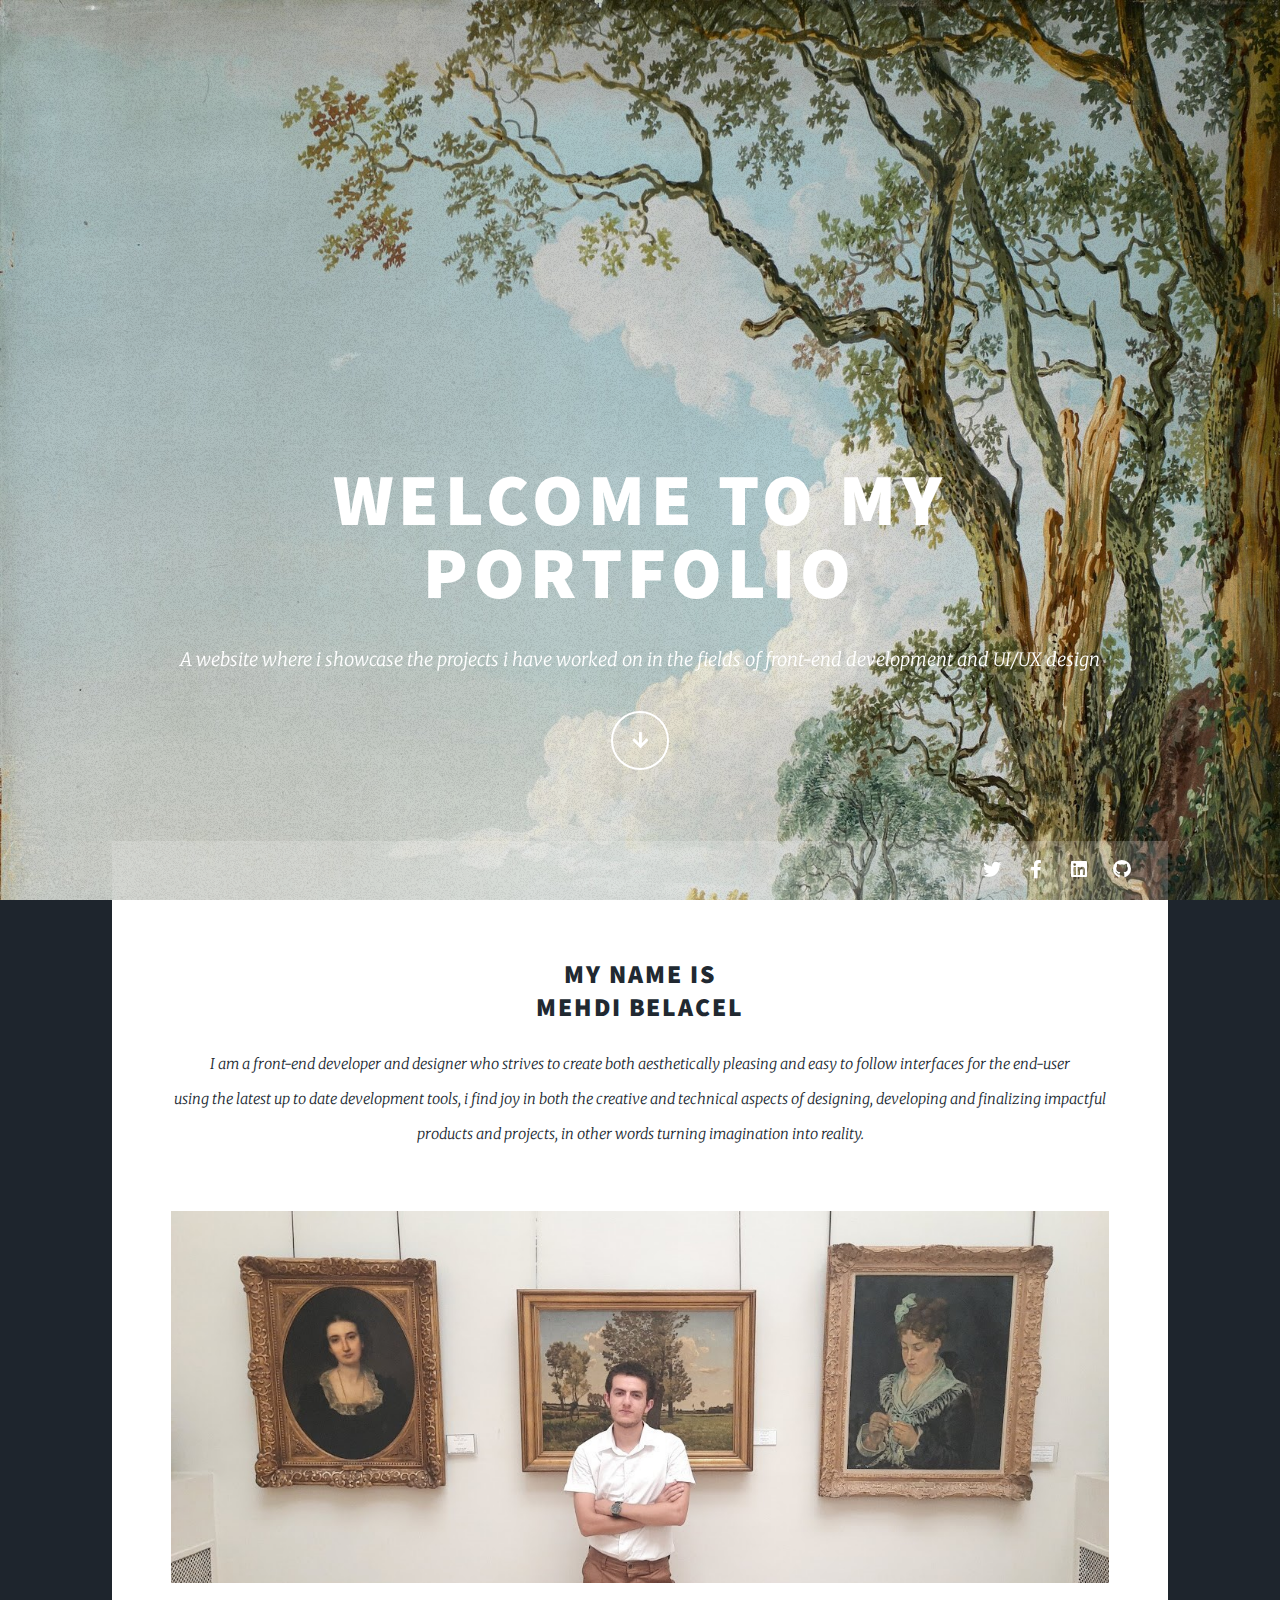
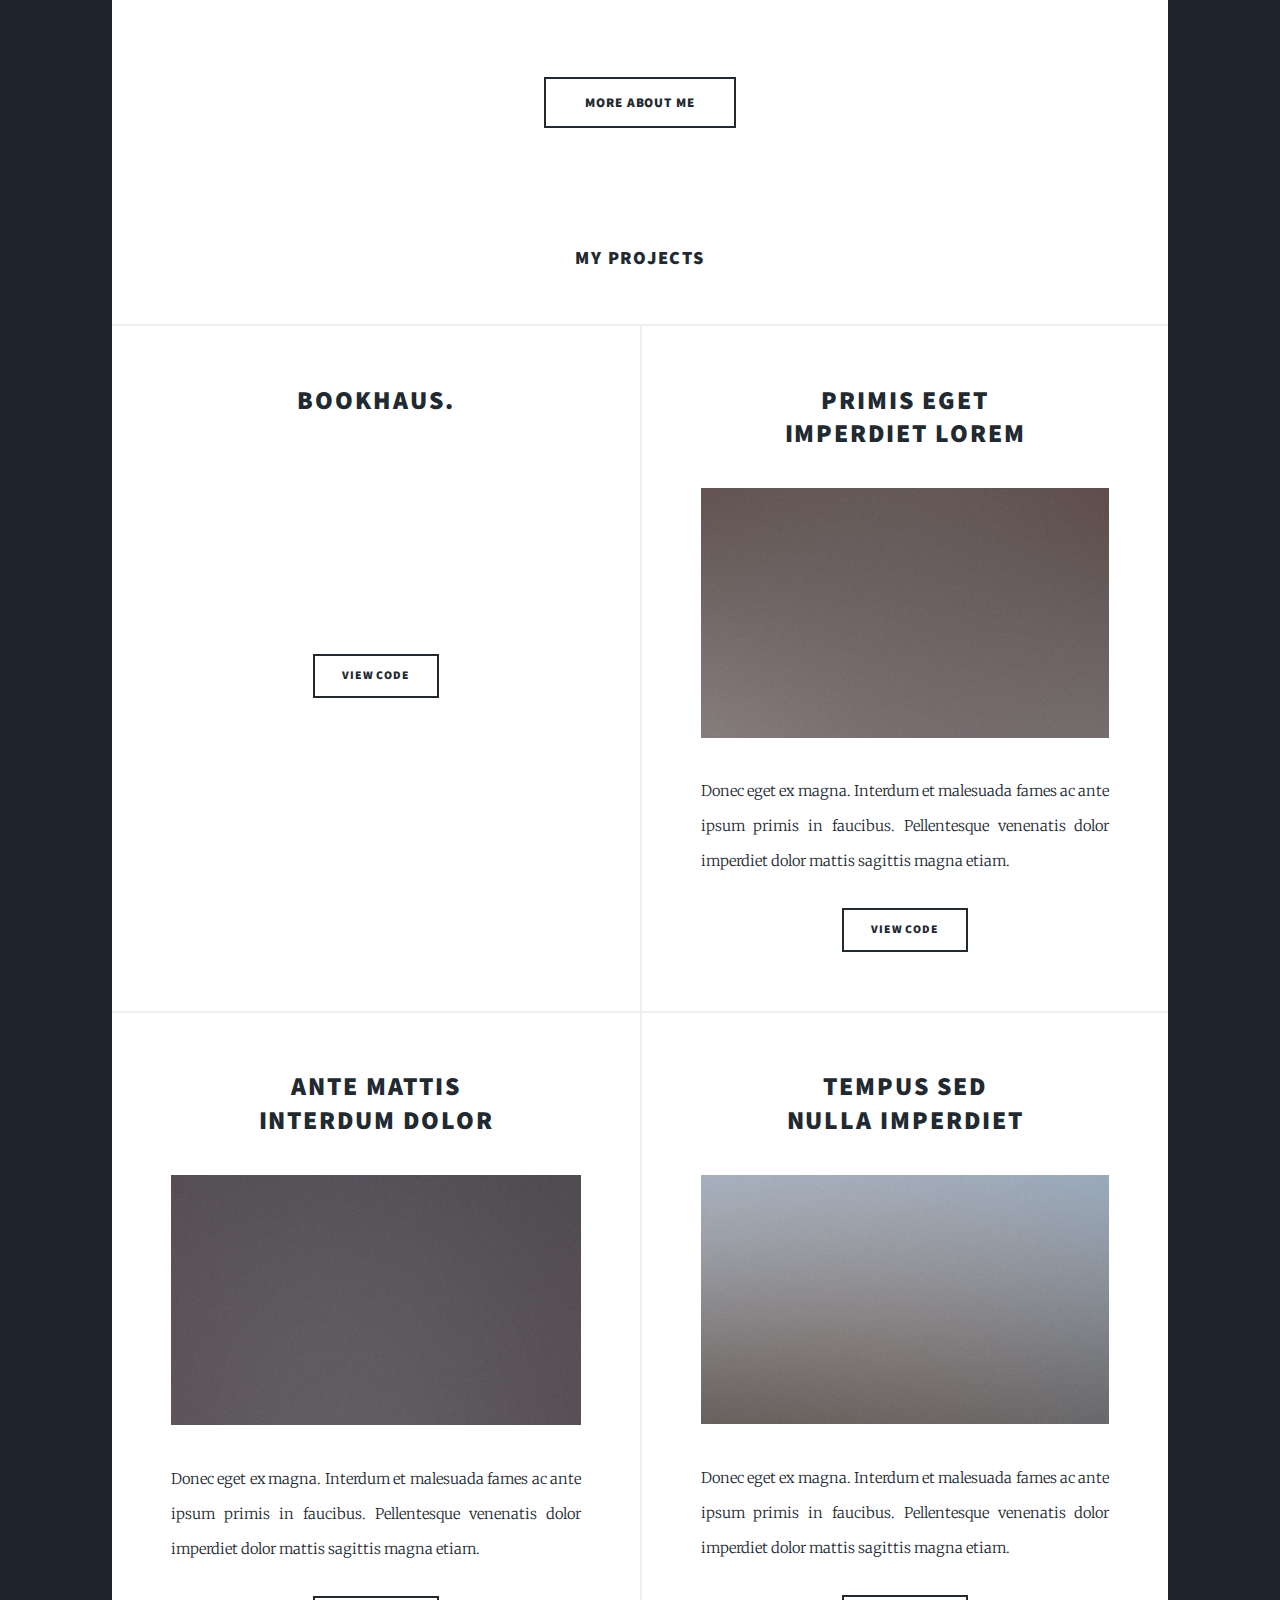
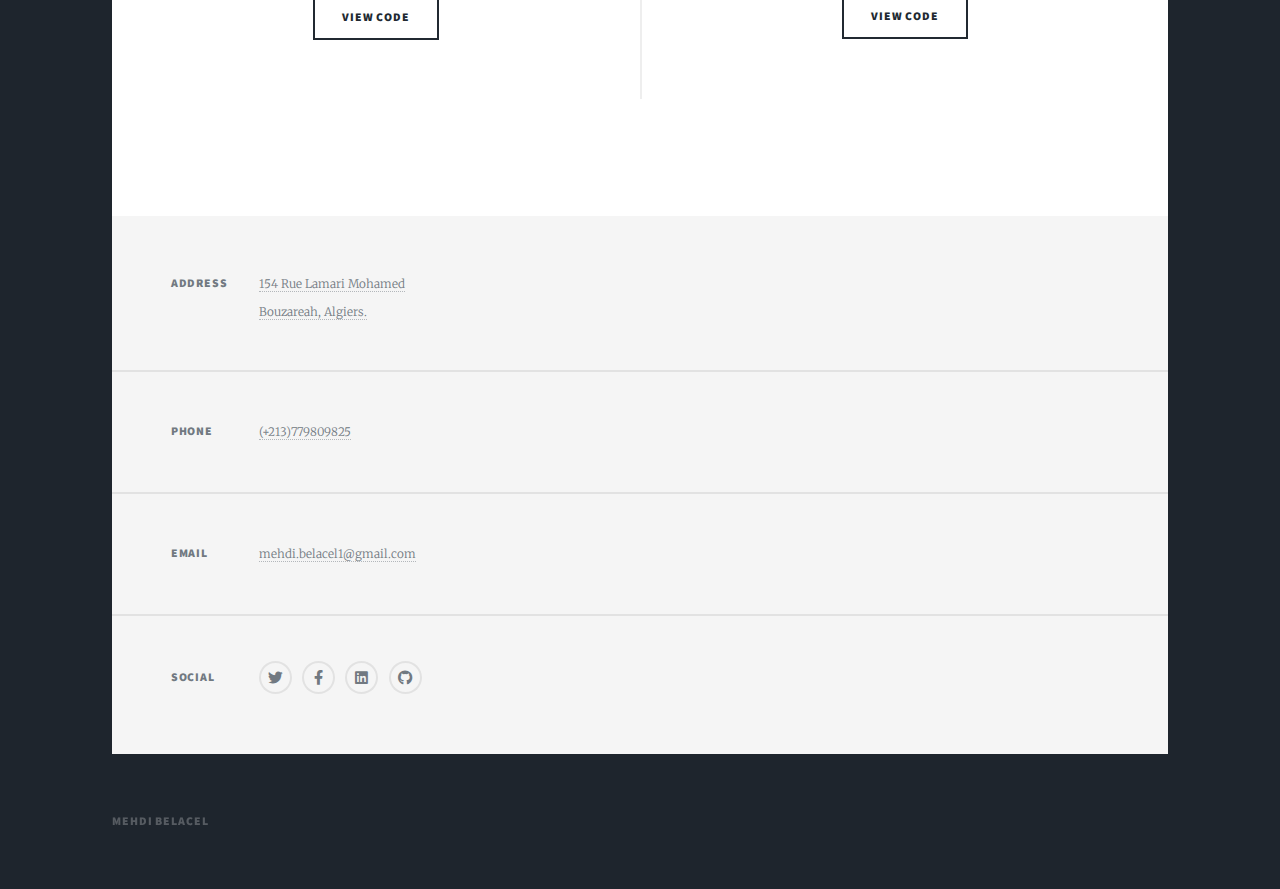
==== commit 3e5791b7: "Add files via upload" ====
--- a/index.html
+++ b/index.html
@@ -17,7 +17,7 @@
 				<!-- Intro -->
 					<div id="intro">
 						<h1>Welcome to my<br />Portfolio</h1>
-						<p>A website where i showcase my skills in web design and the projects i have worked on in this field.</p>
+						<p>A website where i showcase the projects i have worked on in the fields of front-end development and UI/UX design</p>
 						<ul class="actions">
 							<li><a href="#post_featured" class="button icon solid solo fa-arrow-down scrolly">Continue</a></li>
 						</ul>
@@ -46,15 +46,14 @@
 							<div id="post_featured">
 								<article class="post featured">
 									<header class="major">
-									<h2><a href="#">My name is<br />Mehdi Belacel
+									<h2 class="text1"><a href="index.html">My name is<br />Mehdi Belacel
 									</a></h2>
-									<p>I am a self-taught front-end web developer and designer<br />who is passionate about creating aesthetically pleasing content for the end-user to enjoy
-									<br />by using the technical development tools which turn magic into reality </p>
+									<p>I am a front-end developer and designer who strives to create both aesthetically pleasing and easy to follow interfaces for the end-user <br> using the latest up to date development tools, i find joy in both the creative and technical aspects of designing, developing and finalizing impactful products and projects,  in other words turning imagination into reality.</p>
 									</header>
-									<a href="#" class="image main"><img src="images/Abt_me2.jpg" alt="" /></a>
+									<a href="index.html" class="image main"><img src="images/Abt_me2.jpg" alt="" /></a>
 									<br>
 									<ul class="actions special">
-									<li><a href="about me.html" class="button large">More About me</a></li>
+									<li><a href="about_me.html" class="button large">More About me</a></li>
 									</ul>
 								</article>
 							</div>
@@ -125,7 +124,7 @@
 							</section>
 							<section>
 								<h3>Phone</h3>
-								<p><a href="tel:+216779809825">(+216)779809825</a></p>
+								<p><a href="tel:+216779809825">(+213)779809825</a></p>
 							</section>
 							<section>
 								<h3>Email</h3>
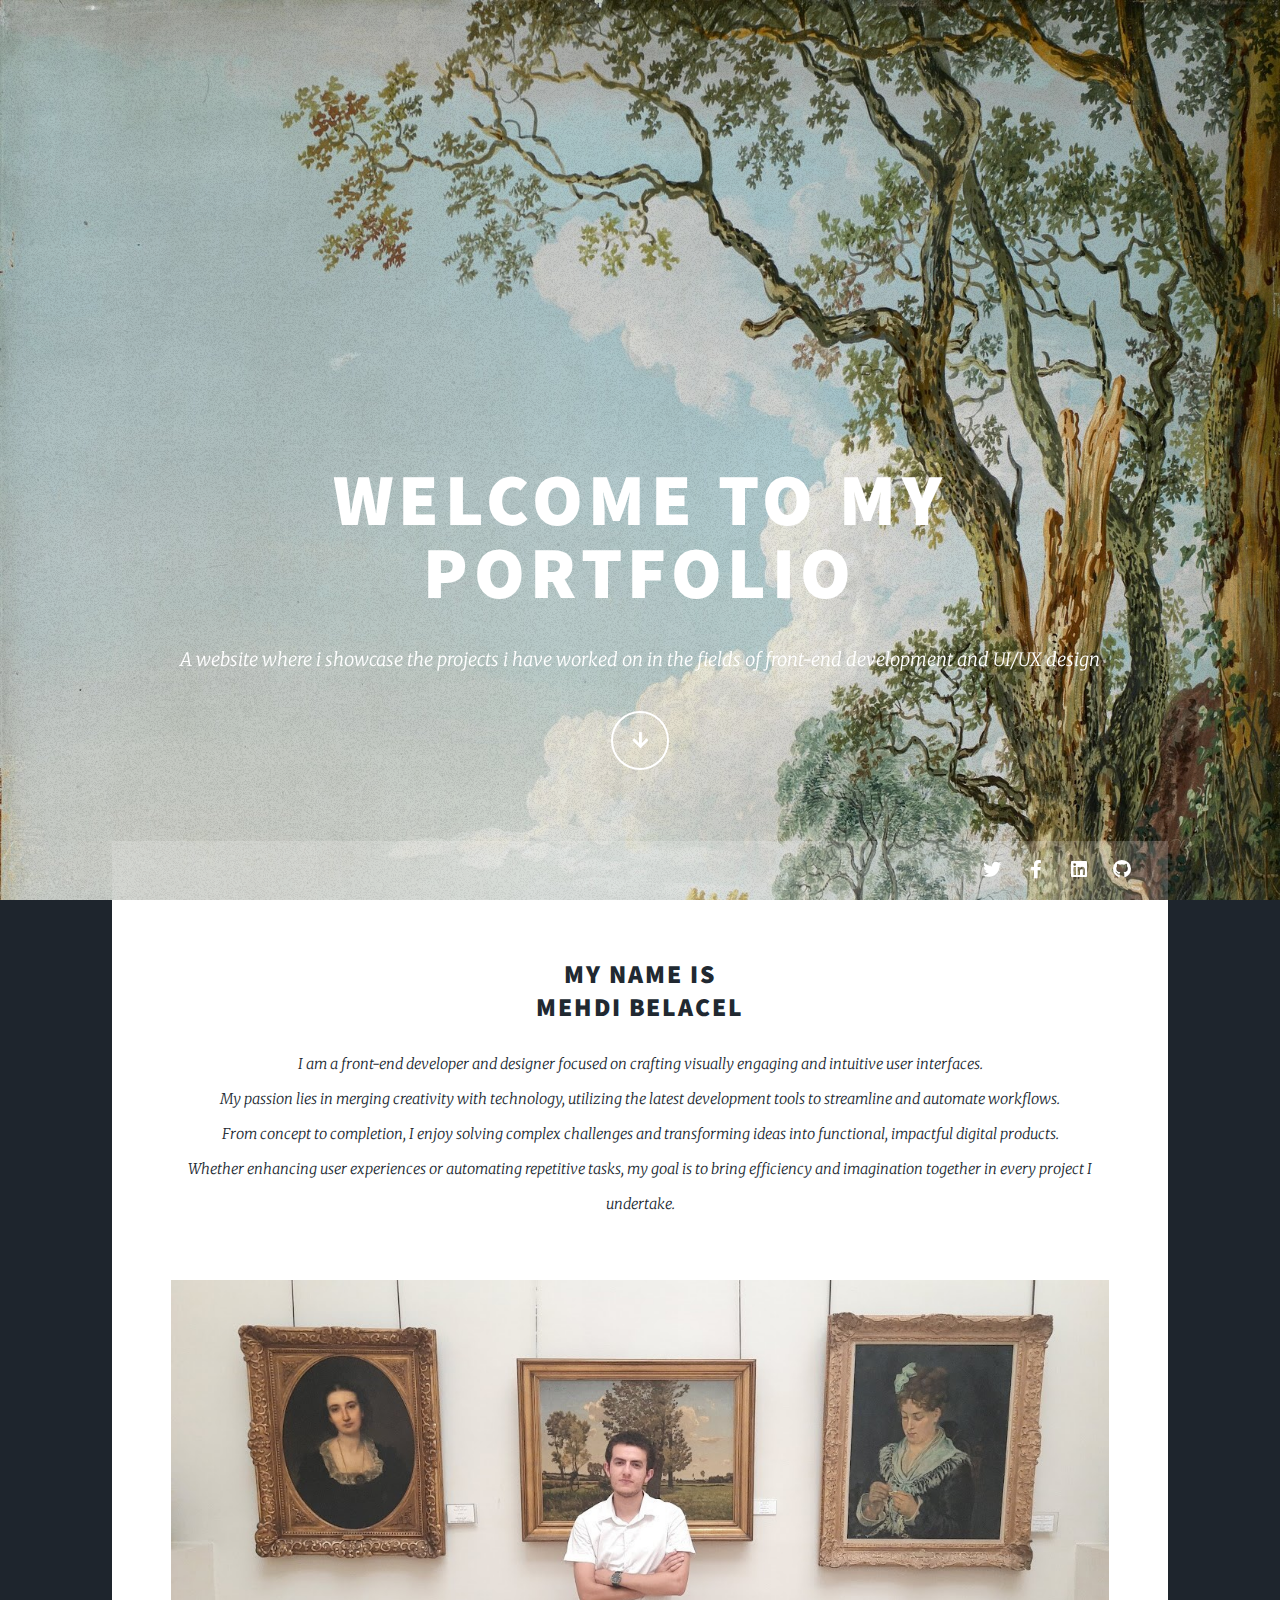
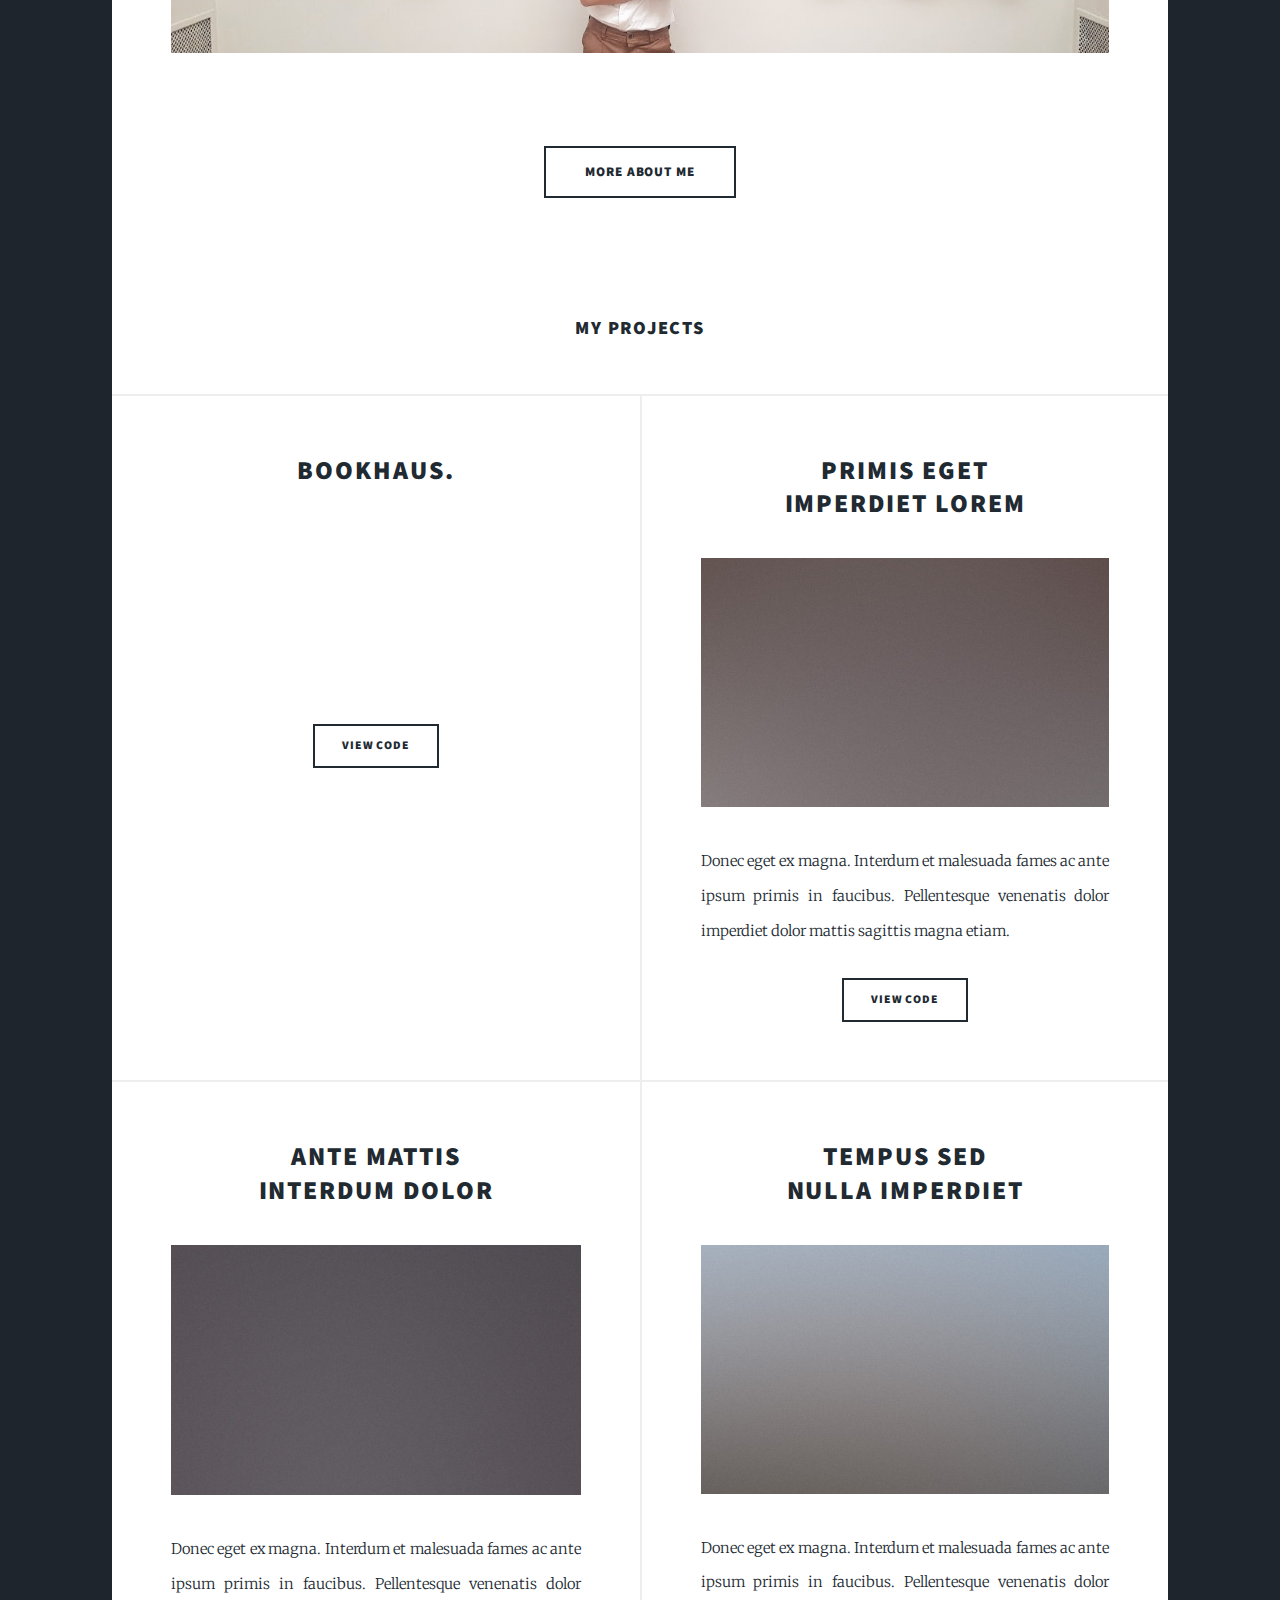
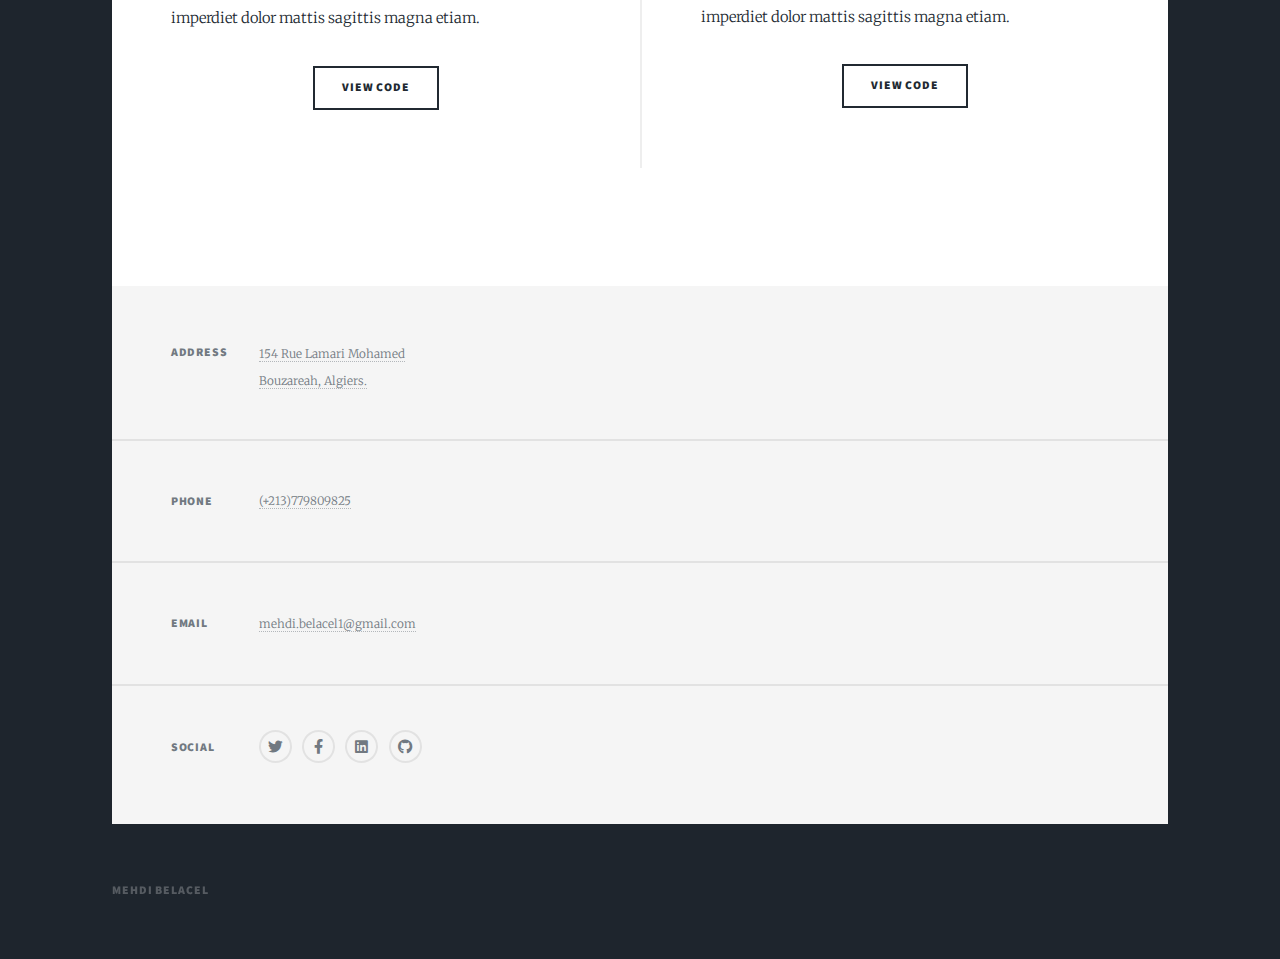
==== commit 03c39286: "Update index.html" ====
--- a/index.html
+++ b/index.html
@@ -48,7 +48,7 @@
 									<header class="major">
 									<h2 class="text1"><a href="index.html">My name is<br />Mehdi Belacel
 									</a></h2>
-									<p>I am a front-end developer and designer who strives to create both aesthetically pleasing and easy to follow interfaces for the end-user <br> using the latest up to date development tools, i find joy in both the creative and technical aspects of designing, developing and finalizing impactful products and projects,  in other words turning imagination into reality.</p>
+									<p>I am a front-end developer and designer focused on crafting visually engaging and intuitive user interfaces. <br> My passion lies in merging creativity with technology, utilizing the latest development tools to streamline and automate workflows. <br> From concept to completion, I enjoy solving complex challenges and transforming ideas into functional, impactful digital products. <br> Whether enhancing user experiences or automating repetitive tasks, my goal is to bring efficiency and imagination together in every project I undertake.</p>
 									</header>
 									<a href="index.html" class="image main"><img src="images/Abt_me2.jpg" alt="" /></a>
 									<br>
@@ -159,4 +159,4 @@
 			<script src="assets/js/main.js"></script>
 
 	</body>
-</html>+</html>
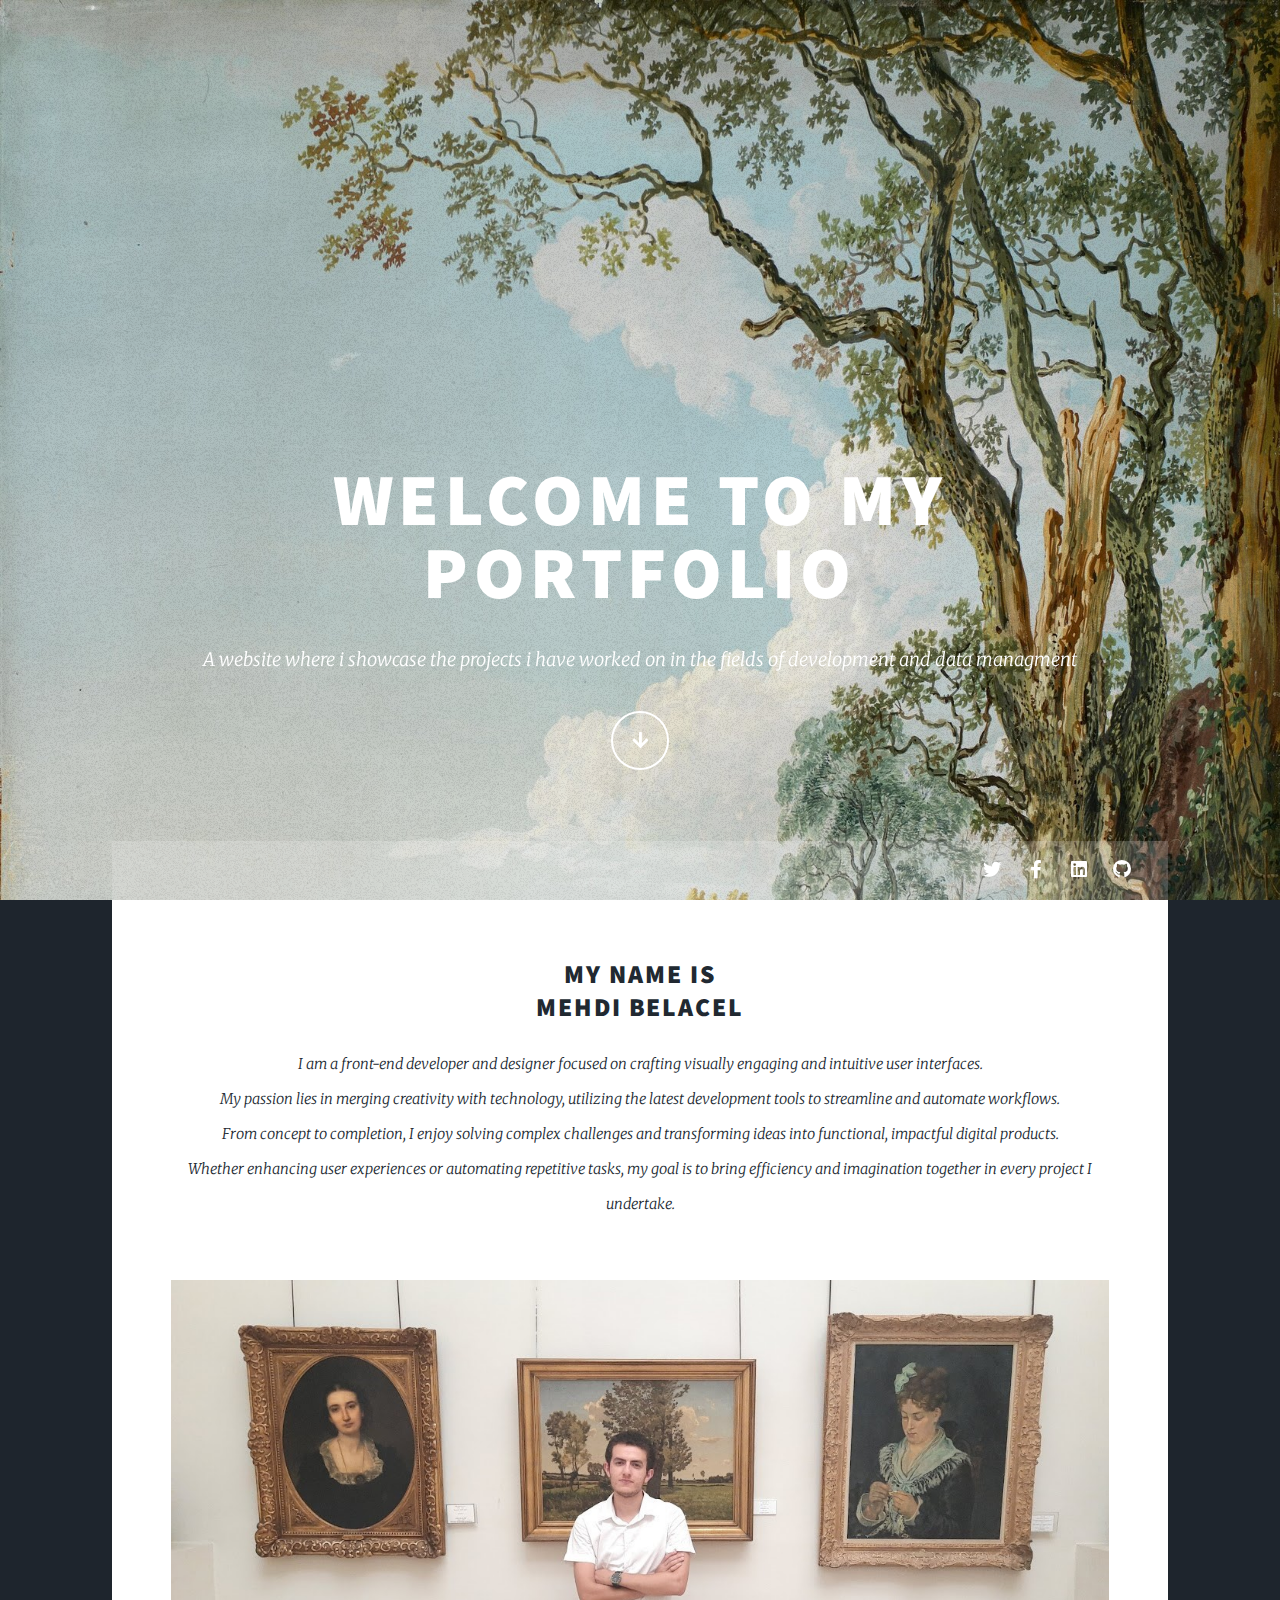
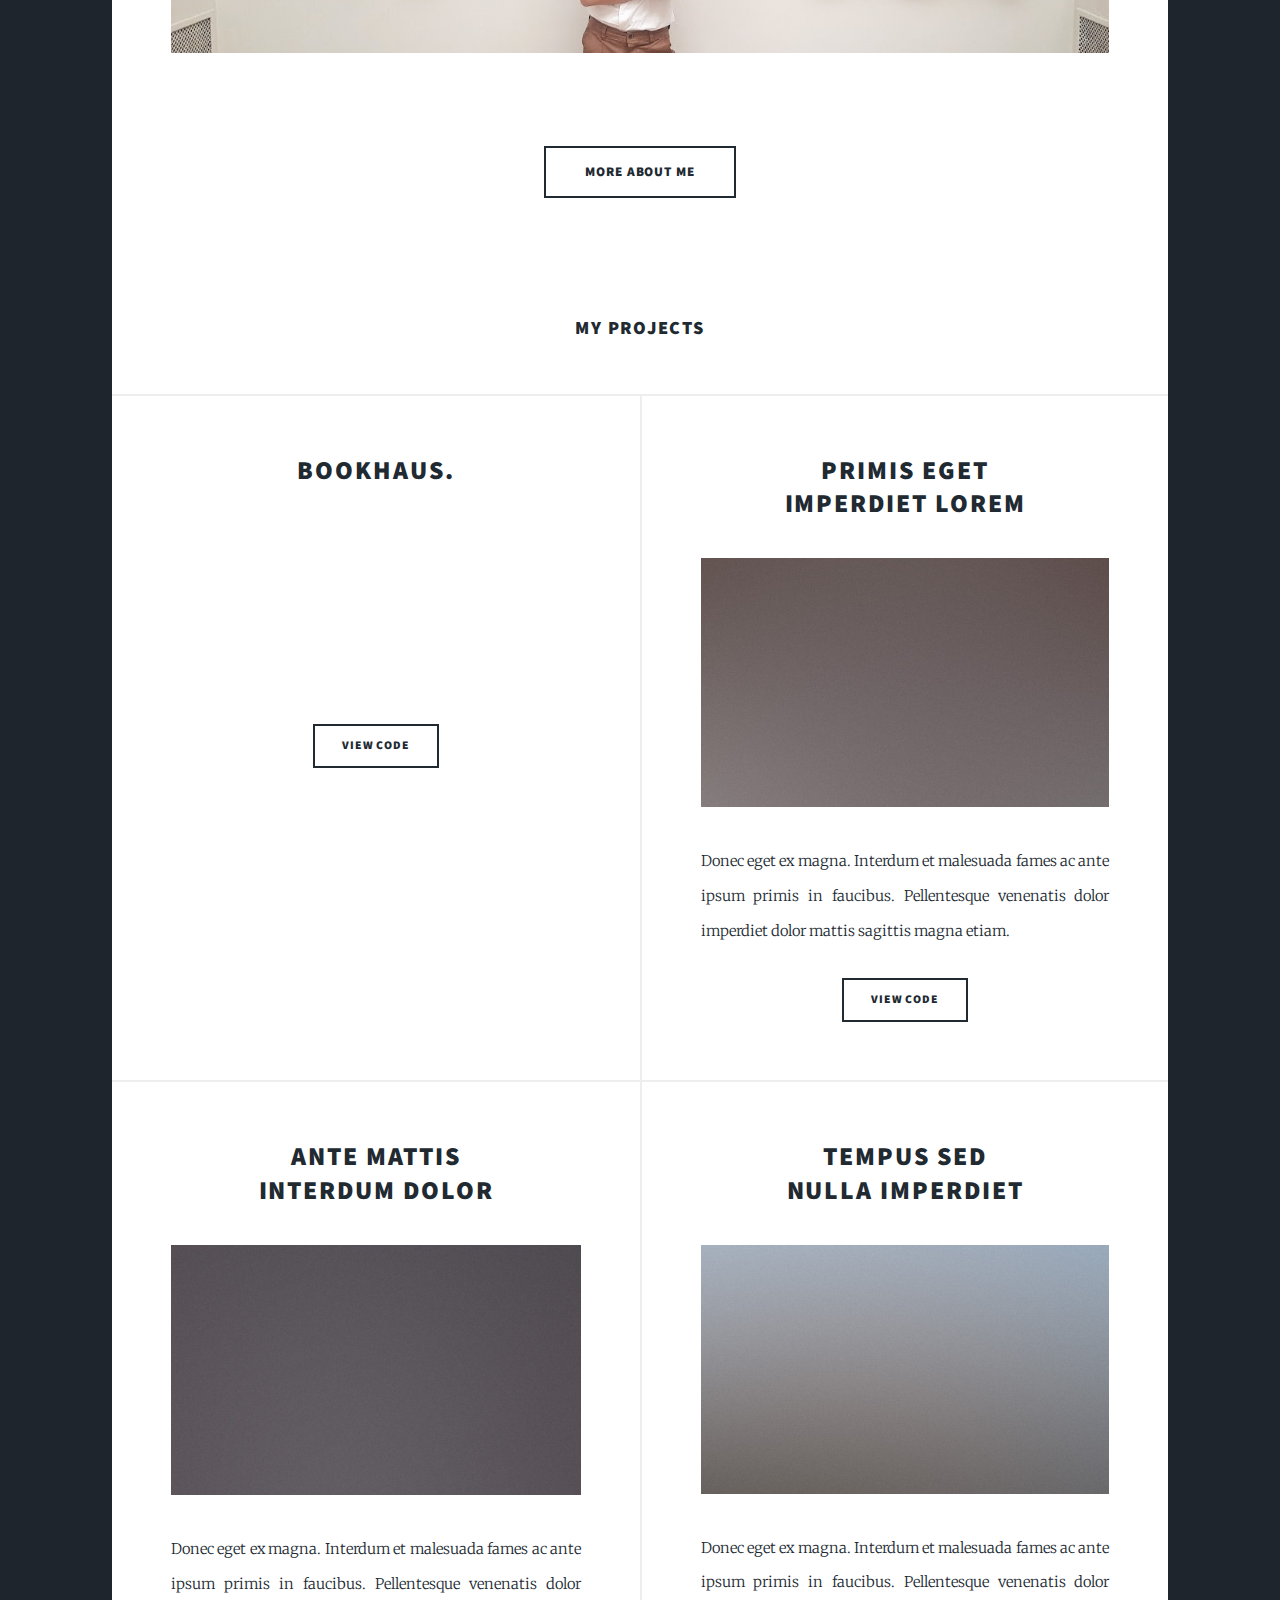
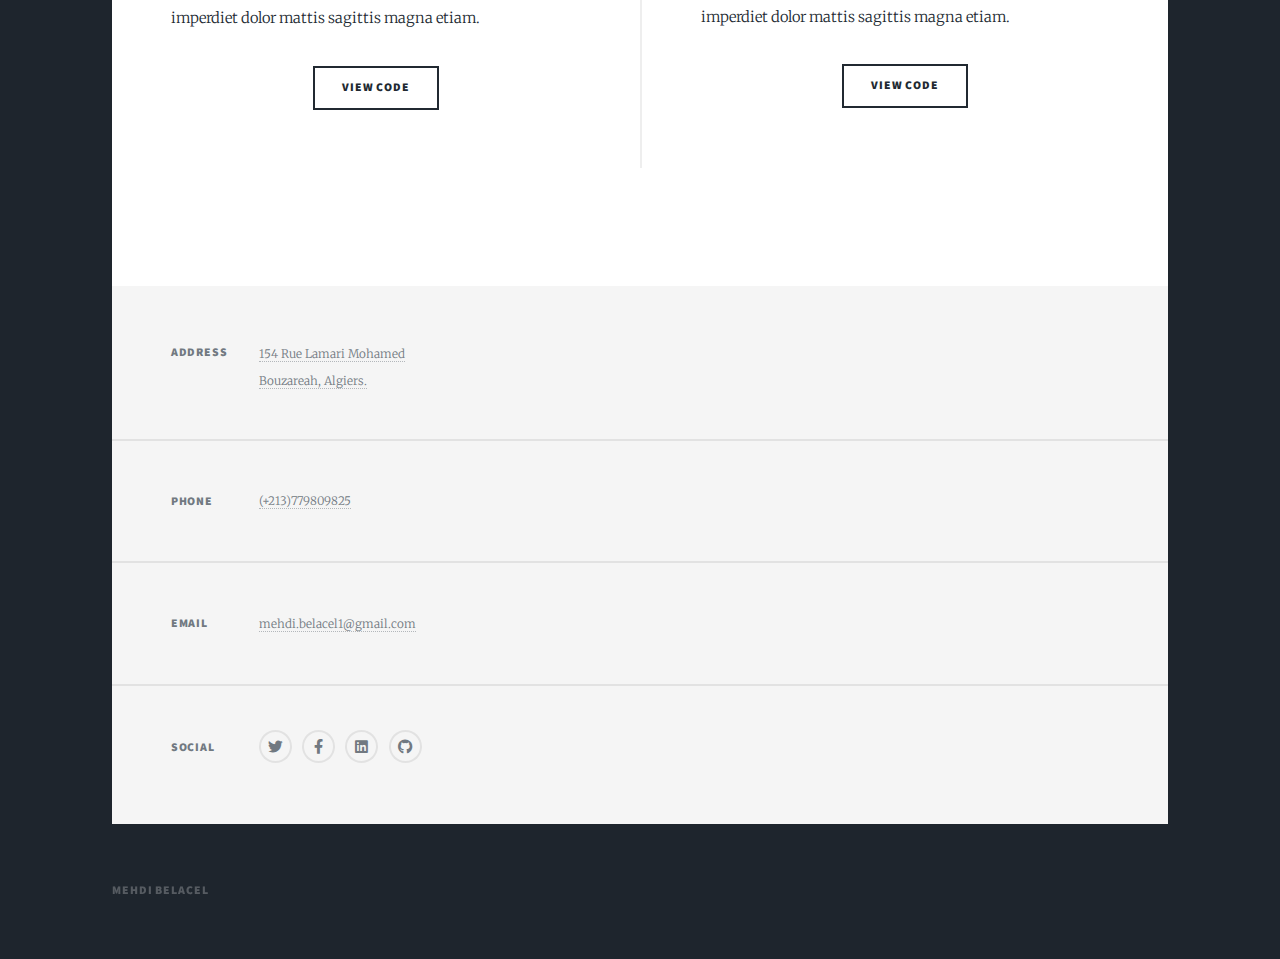
==== commit 354f18f3: "Update index.html" ====
--- a/index.html
+++ b/index.html
@@ -17,7 +17,7 @@
 				<!-- Intro -->
 					<div id="intro">
 						<h1>Welcome to my<br />Portfolio</h1>
-						<p>A website where i showcase the projects i have worked on in the fields of front-end development and UI/UX design</p>
+						<p>A website where i showcase the projects i have worked on in the fields of development and data managment</p>
 						<ul class="actions">
 							<li><a href="#post_featured" class="button icon solid solo fa-arrow-down scrolly">Continue</a></li>
 						</ul>
